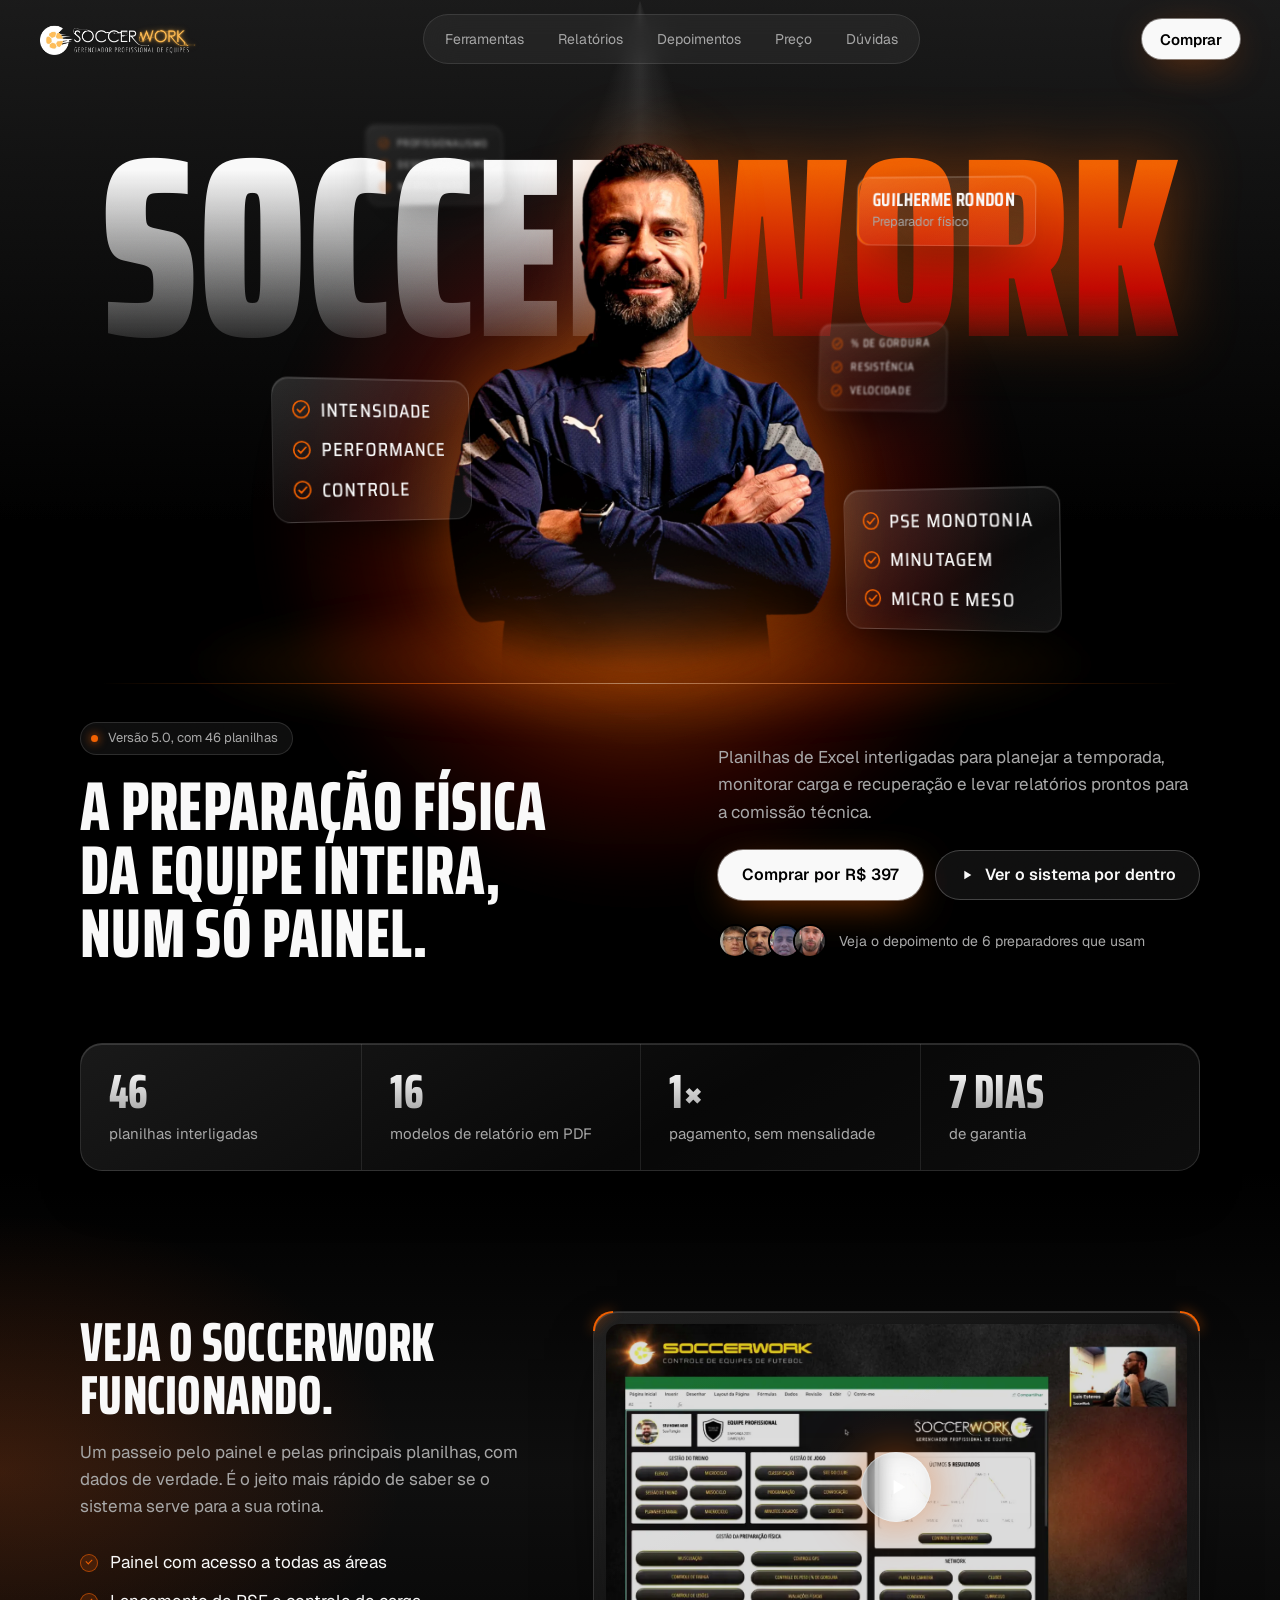
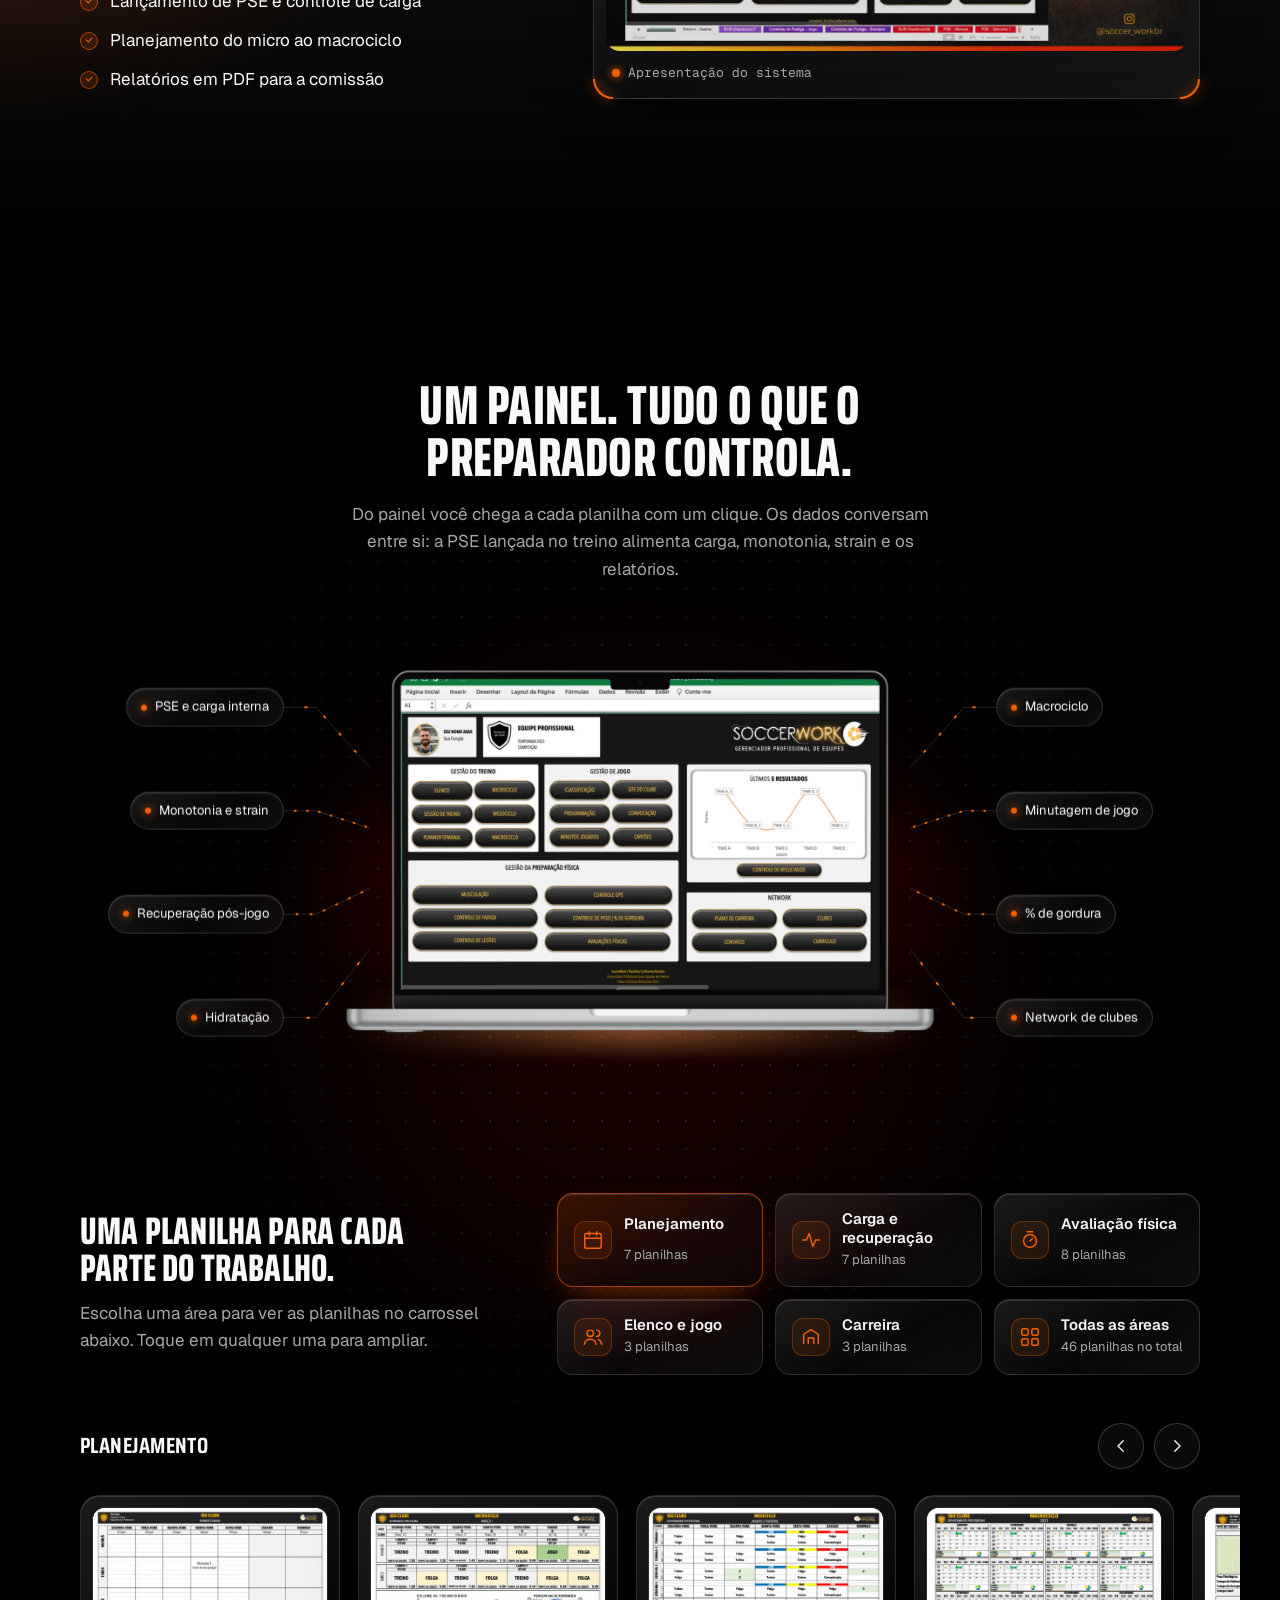
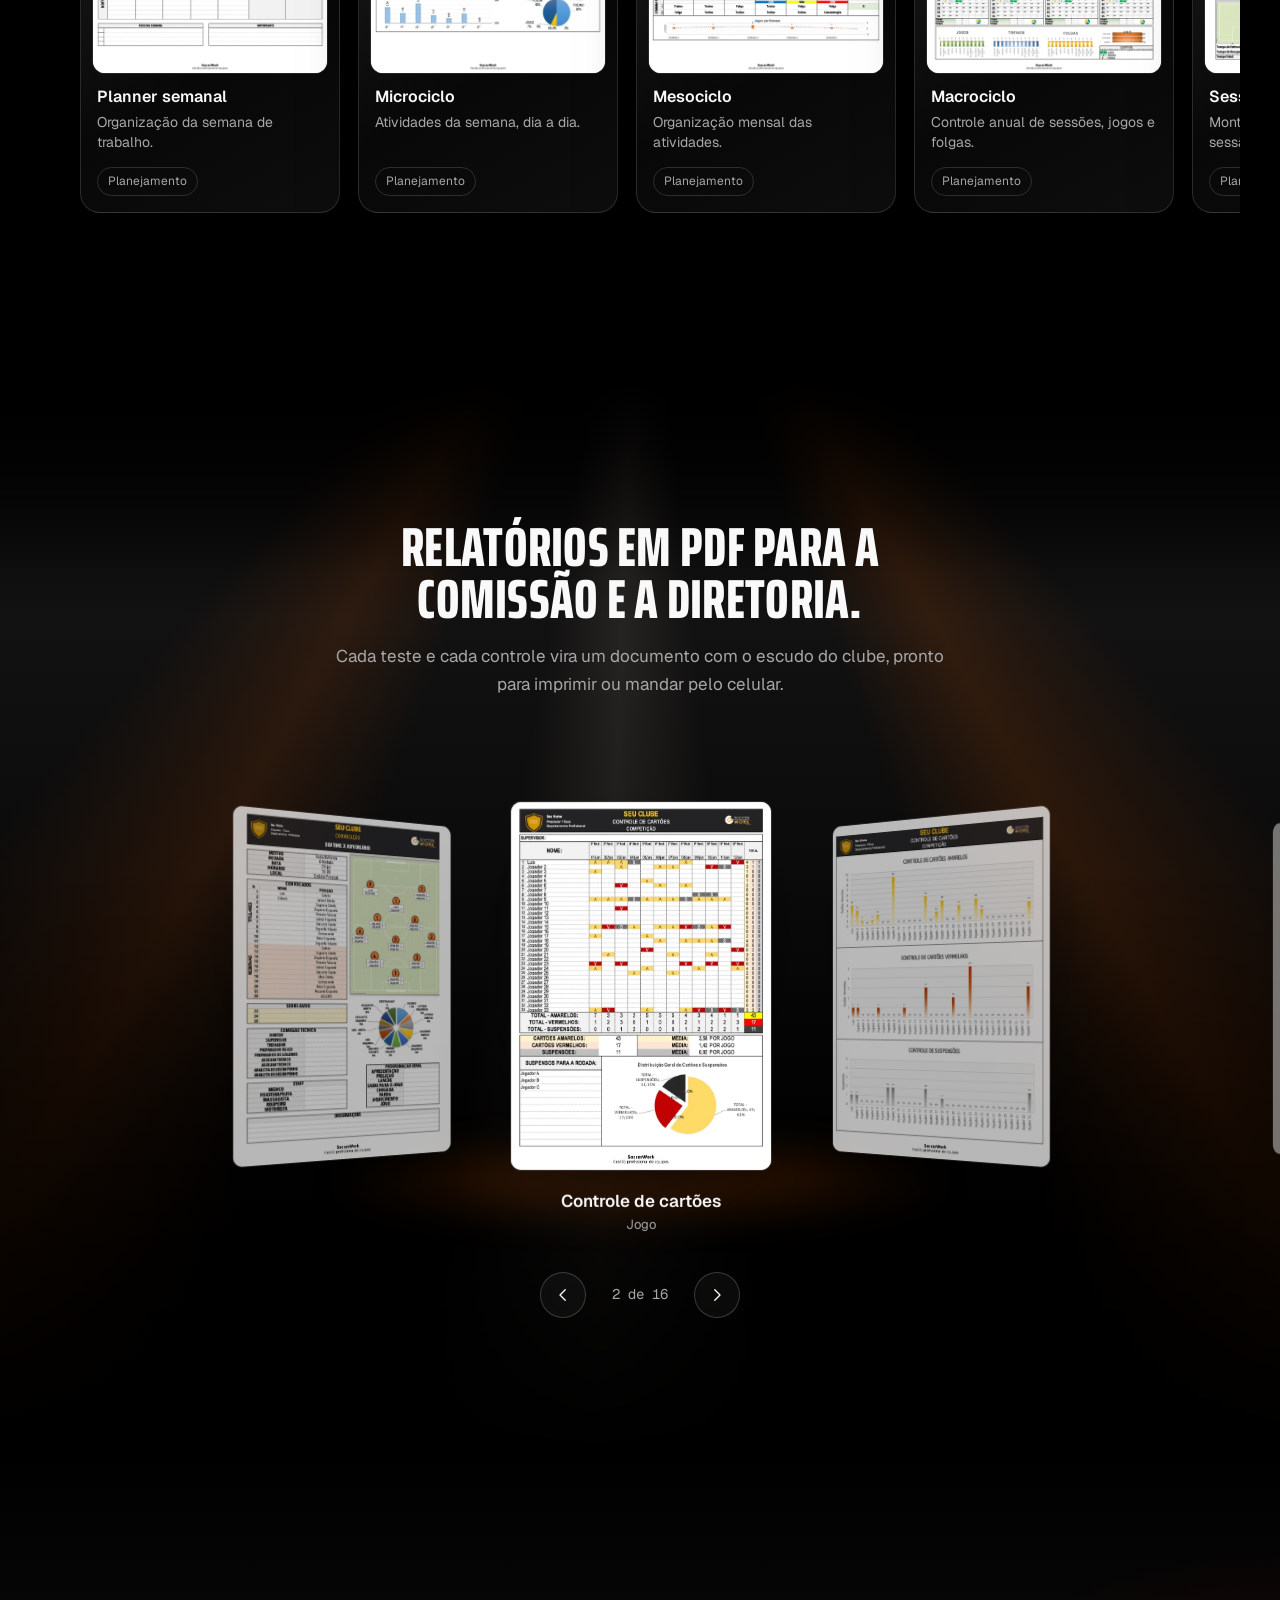
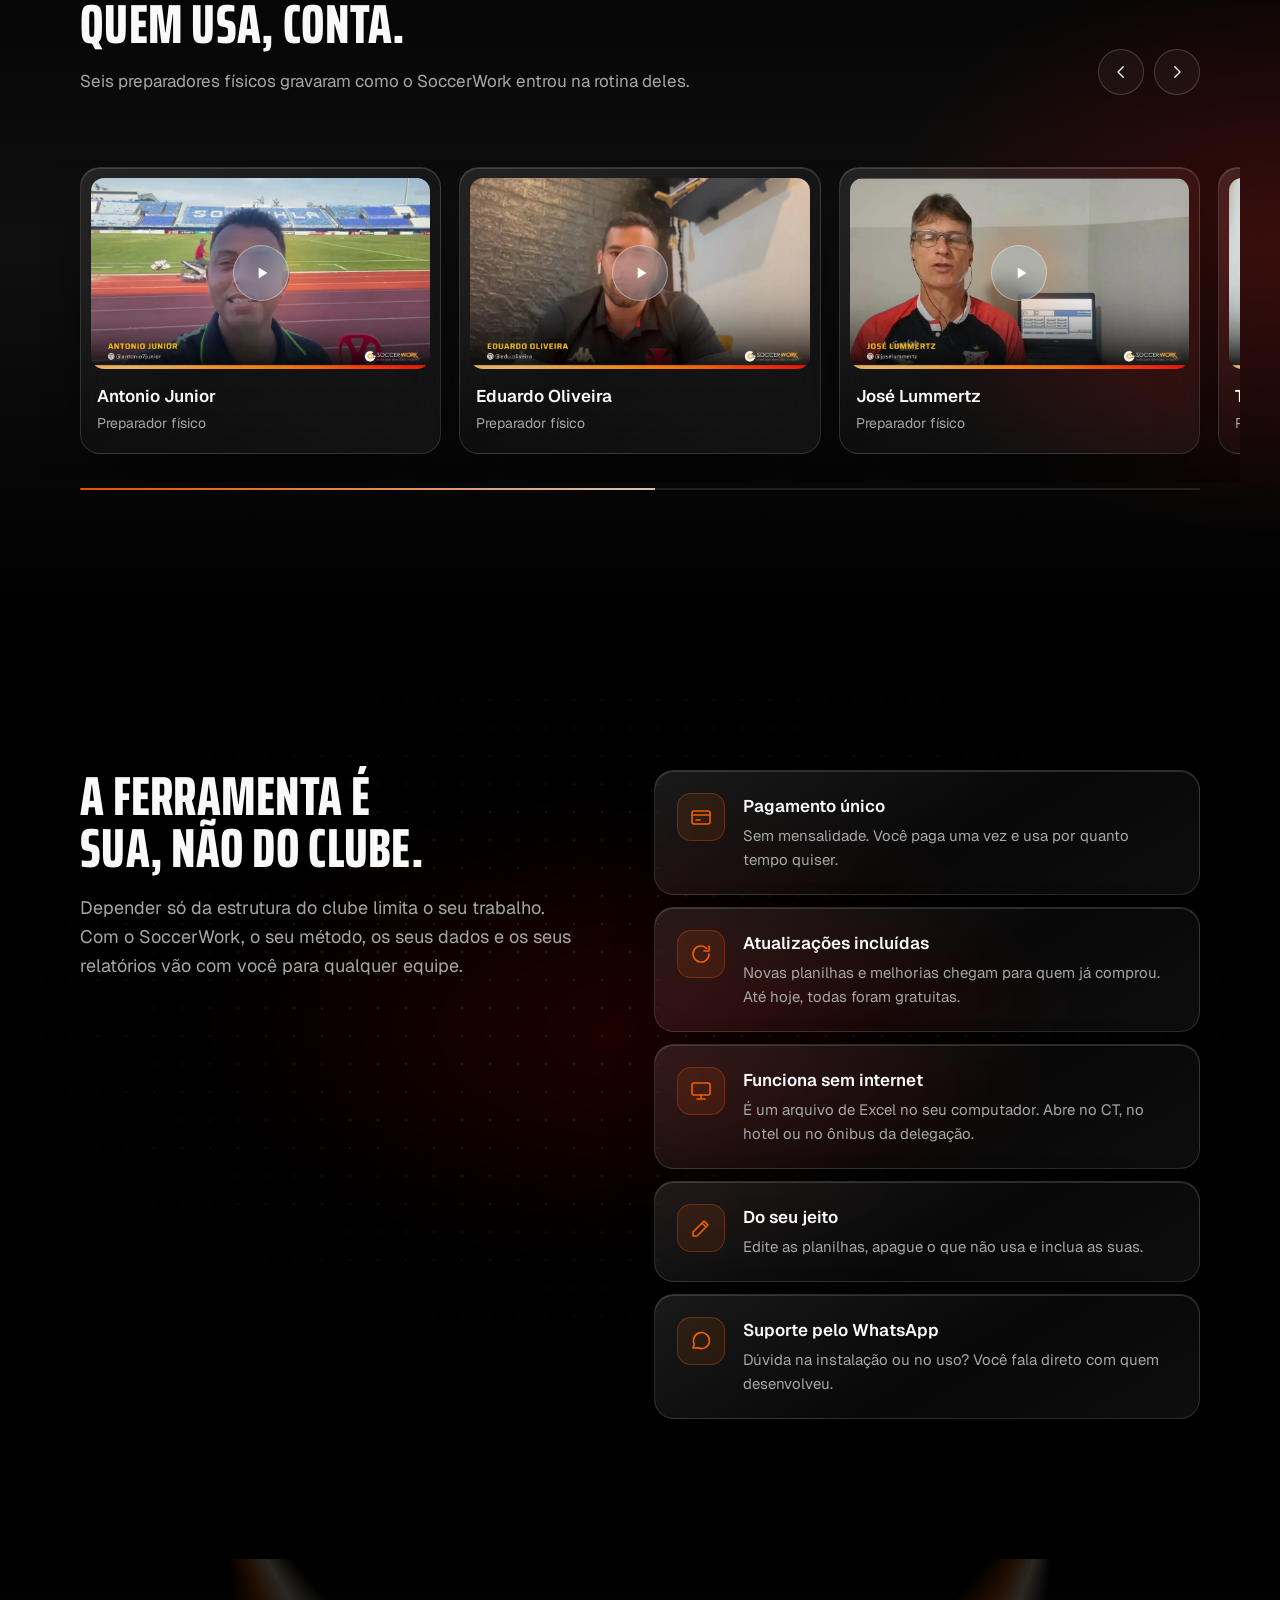
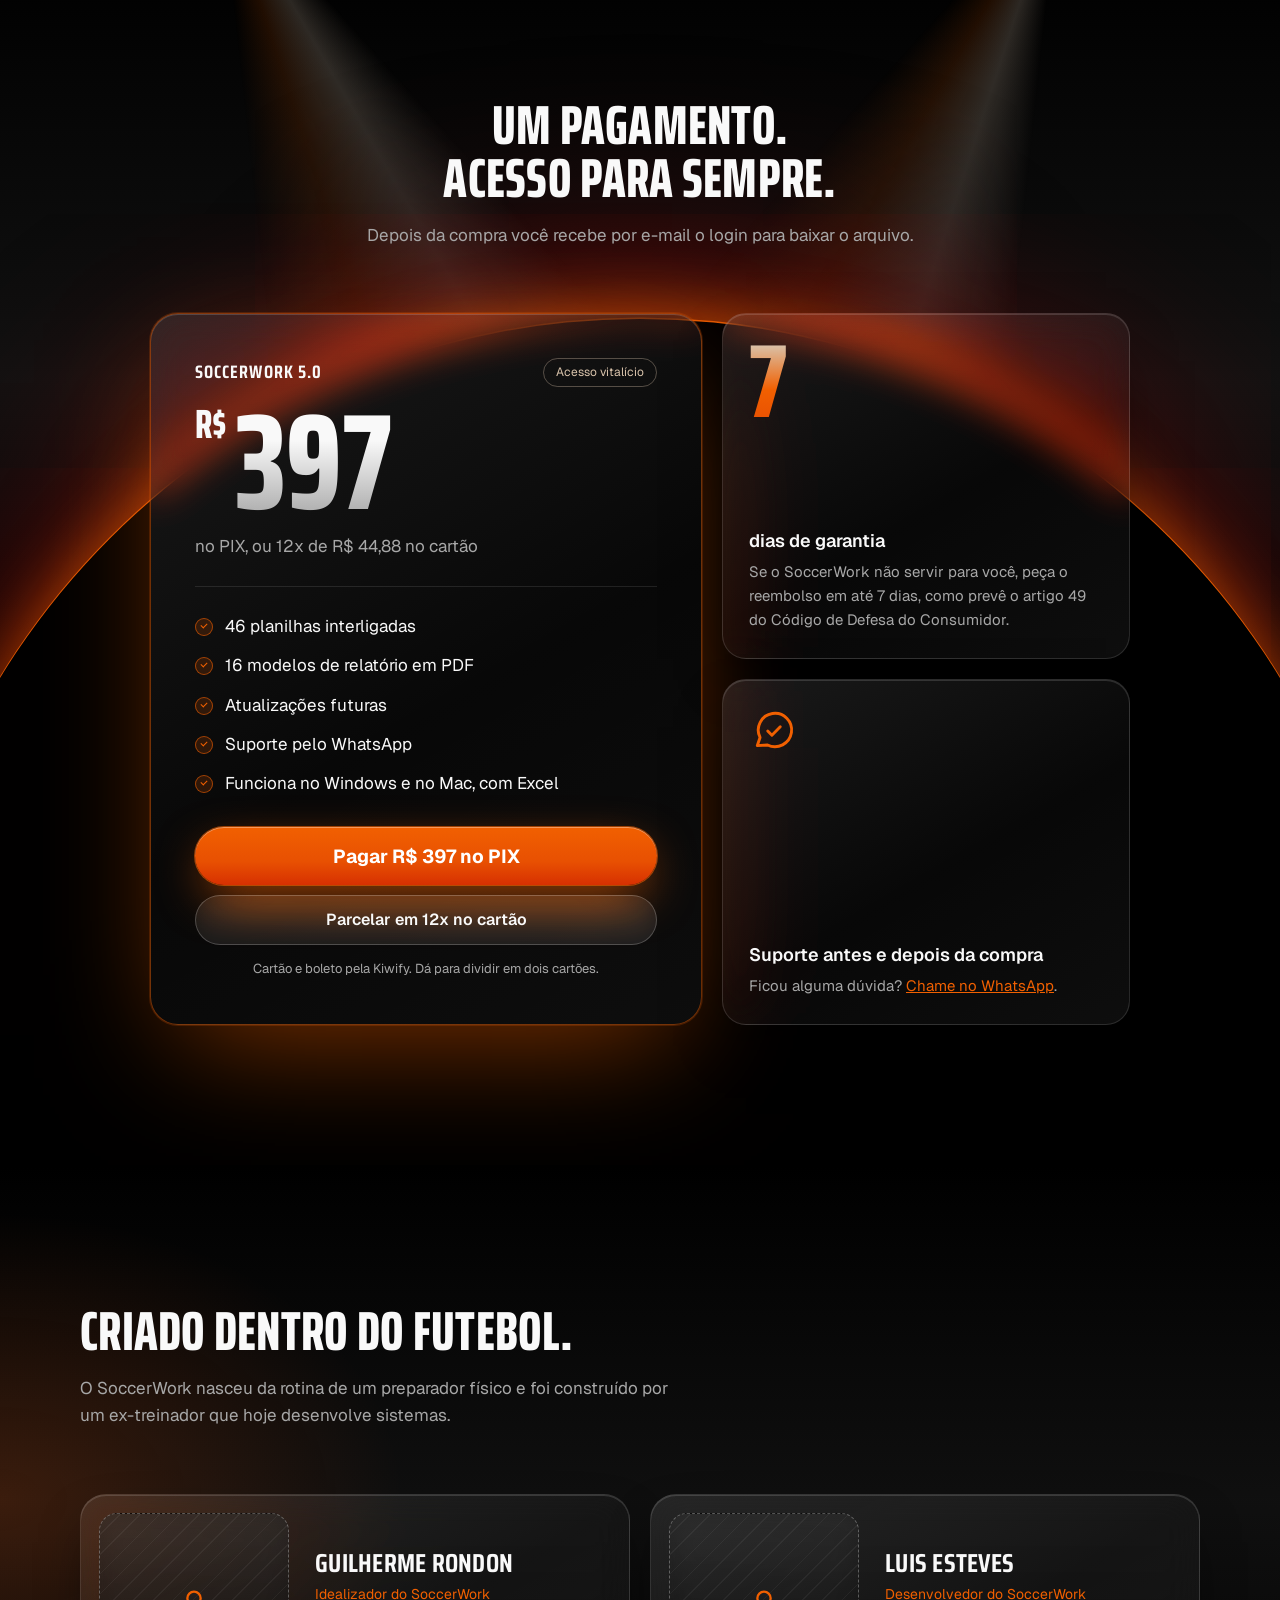
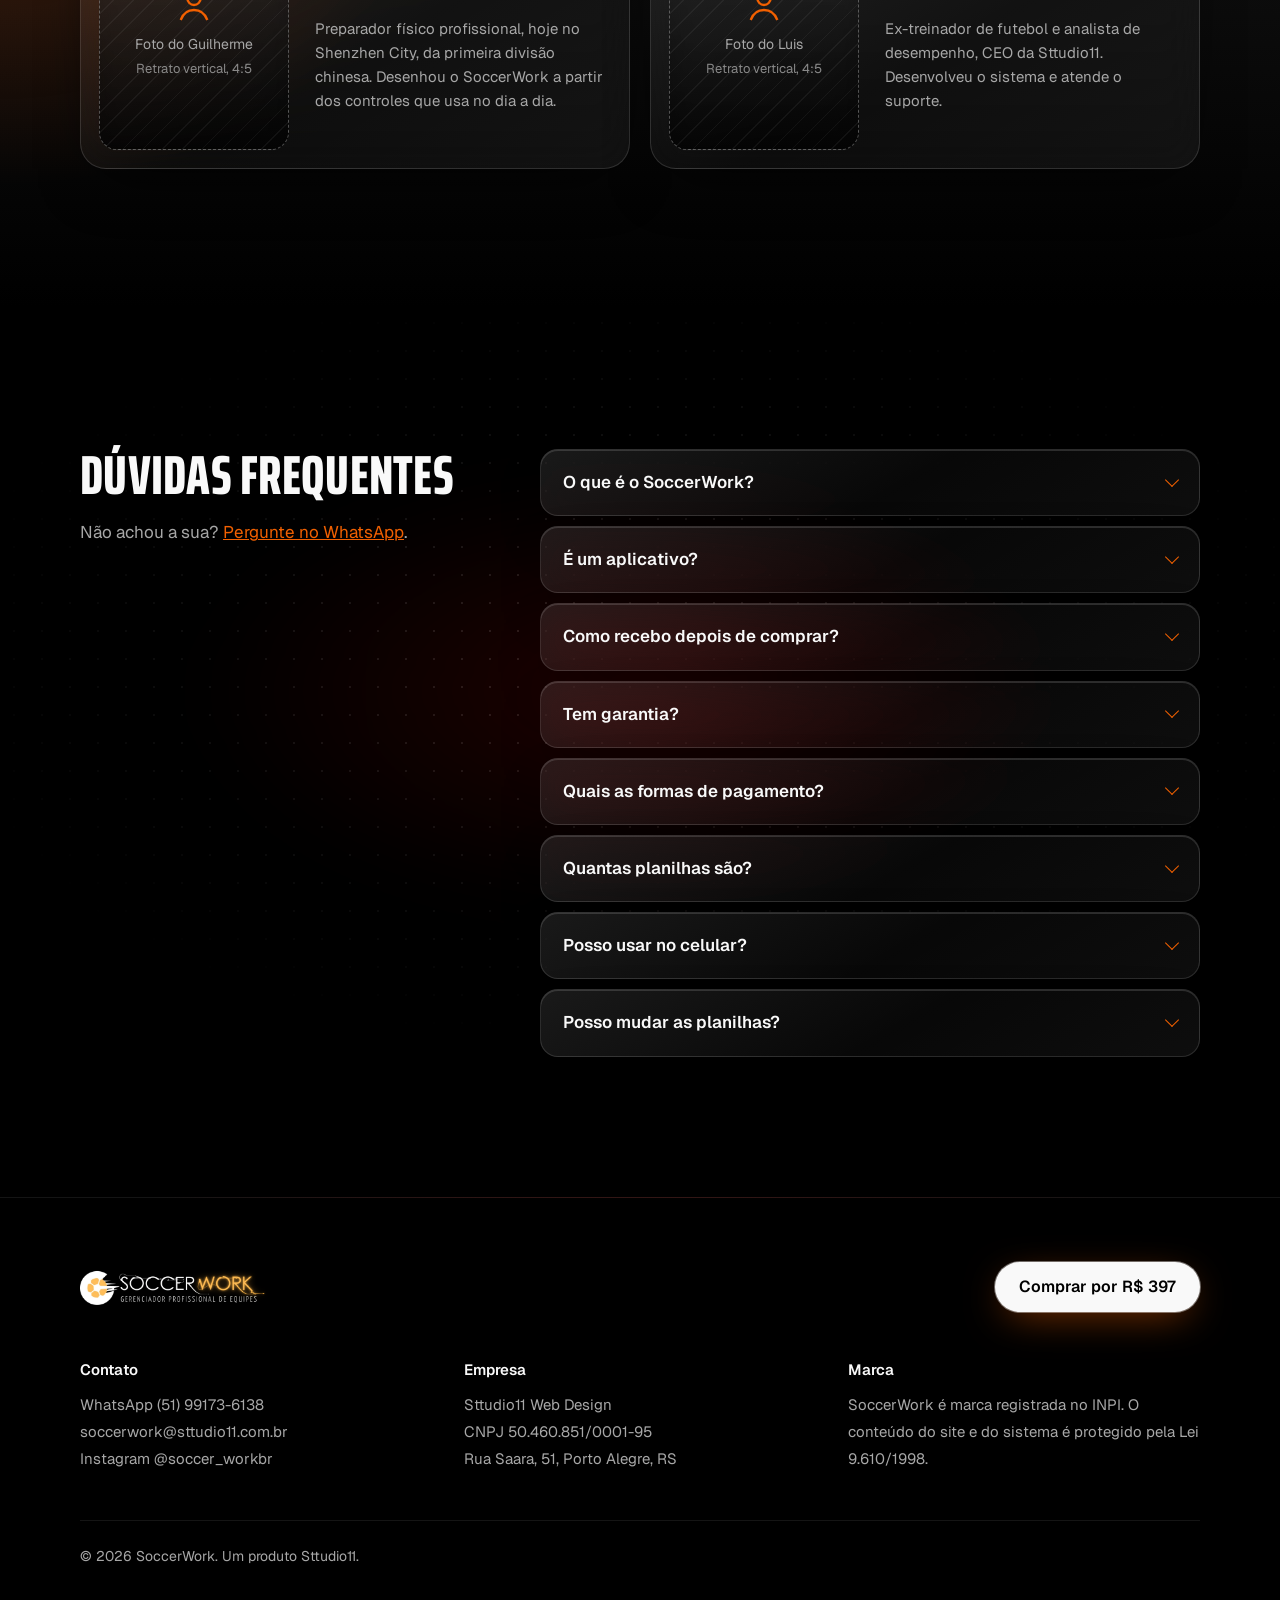
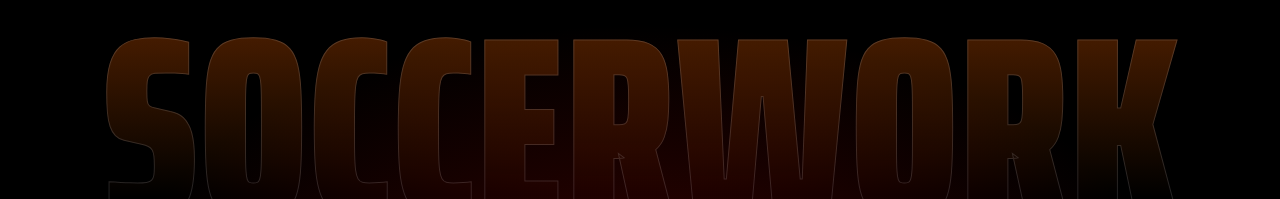
==== escuro.html @ a07ce84a "Versão clara com vidro como página principal A versão escura fica em escuro.html. Página do PIX no e" ====
<!doctype html>
<html lang="pt-BR">
<head>
<meta charset="utf-8">
<meta name="viewport" content="width=device-width, initial-scale=1">
<title>SoccerWork | Gestão da preparação física no Excel</title>
<meta name="description" content="46 planilhas de Excel interligadas para o preparador físico de futebol planejar a temporada, monitorar carga e recuperação e gerar relatórios em PDF.">
<meta property="og:title" content="SoccerWork | Gestão da preparação física no Excel">
<meta property="og:description" content="46 planilhas interligadas para planejar a temporada, monitorar carga e gerar relatórios em PDF.">
<meta property="og:image" content="img/og.jpg">
<meta property="og:type" content="website">
<meta name="theme-color" content="#000000">
<link rel="icon" href="img/icone.png">
<link rel="preconnect" href="https://fonts.googleapis.com">
<link rel="preconnect" href="https://fonts.gstatic.com" crossorigin>
<link href="https://fonts.googleapis.com/css2?family=Geist:wght@300..700&family=Geist+Mono:wght@400..600&family=Saira:wdth,wght@50..125,100..900&display=swap" rel="stylesheet">
<link rel="stylesheet" href="css/site.css?v=202609301930">
</head>
<body>

<a class="pular" href="#conteudo">Pular para o conteúdo</a>

<header class="topo" id="topo">
  <a class="topo-logo" href="#inicio" aria-label="SoccerWork, início">
    <img src="img/logo.webp" alt="SoccerWork" width="600" height="118">
  </a>
  <nav class="topo-nav" aria-label="Seções">
    <a href="#ferramentas">Ferramentas</a>
    <a href="#relatorios">Relatórios</a>
    <a href="#depoimentos">Depoimentos</a>
    <a href="#preco">Preço</a>
    <a href="#duvidas">Dúvidas</a>
  </nav>
  <a class="botao botao-p" href="#preco">Comprar</a>
</header>

<main id="conteudo">

  <!-- ================= HERO ================= -->
  <section class="hero" id="inicio">
    <div class="hero-luz" aria-hidden="true"><span class="luz-cone"></span><span class="luz-sol"></span></div>

    <div class="palco" id="palco">
      <p class="marca-gigante" aria-hidden="true" data-texto="SOCCERWORK"><span class="m-soccer"><span style="--i:0">S</span><span style="--i:1">O</span><span style="--i:2">C</span><span style="--i:3">C</span><span style="--i:4">E</span><span style="--i:5">R</span></span><span class="m-work"><span style="--i:6">W</span><span style="--i:7">O</span><span style="--i:8">R</span><span style="--i:9">K</span></span></p>

      <img class="especialista" src="img/especialista.webp" alt="Guilherme Rondon, preparador físico e idealizador do SoccerWork" width="900" height="1270" fetchpriority="high">

      <div class="flutuantes" aria-hidden="true">
        <div class="flut longe mais-longe" style="--l:27%;--t:7%;--ry:18deg;--rx:6deg;--prof:.3;--s:.8;--e:1.5s;--dur:9s">
          <ul class="vidro rotulo"><li><svg viewBox="0 0 24 24"><circle cx="12" cy="12" r="9"/><path d="M8 12.5l2.7 2.7L16.5 9"/></svg>Profissionalismo</li><li><svg viewBox="0 0 24 24"><circle cx="12" cy="12" r="9"/><path d="M8 12.5l2.7 2.7L16.5 9"/></svg>Desenvolvimento</li><li><svg viewBox="0 0 24 24"><circle cx="12" cy="12" r="9"/><path d="M8 12.5l2.7 2.7L16.5 9"/></svg>Mentalidade</li></ul>
        </div>
        <div class="flut frente c-esq" style="--l:21%;--t:50%;--ry:20deg;--rx:4deg;--prof:1.2;--e:1.2s;--dur:7s">
          <ul class="vidro rotulo grande"><li><svg viewBox="0 0 24 24"><circle cx="12" cy="12" r="9"/><path d="M8 12.5l2.7 2.7L16.5 9"/></svg>Intensidade</li><li><svg viewBox="0 0 24 24"><circle cx="12" cy="12" r="9"/><path d="M8 12.5l2.7 2.7L16.5 9"/></svg>Performance</li><li><svg viewBox="0 0 24 24"><circle cx="12" cy="12" r="9"/><path d="M8 12.5l2.7 2.7L16.5 9"/></svg>Controle</li></ul>
        </div>
        <div class="flut meio" style="--r:19%;--t:17%;--ry:-14deg;--rx:3deg;--prof:.7;--e:1.35s;--dur:8s">
          <div class="vidro nome-tag"><strong>Guilherme Rondon</strong><span>Preparador físico</span></div>
        </div>
        <div class="flut longe" style="--r:25%;--t:40%;--ry:-22deg;--rx:3deg;--prof:.45;--s:.88;--e:1.45s;--dur:8.6s">
          <ul class="vidro rotulo"><li><svg viewBox="0 0 24 24"><circle cx="12" cy="12" r="9"/><path d="M8 12.5l2.7 2.7L16.5 9"/></svg>% de gordura</li><li><svg viewBox="0 0 24 24"><circle cx="12" cy="12" r="9"/><path d="M8 12.5l2.7 2.7L16.5 9"/></svg>Resistência</li><li><svg viewBox="0 0 24 24"><circle cx="12" cy="12" r="9"/><path d="M8 12.5l2.7 2.7L16.5 9"/></svg>Velocidade</li></ul>
        </div>
        <div class="flut frente c-dir" style="--r:17%;--t:68%;--ry:-18deg;--rx:-4deg;--prof:1.25;--e:1.6s;--dur:6.8s">
          <ul class="vidro rotulo grande"><li><svg viewBox="0 0 24 24"><circle cx="12" cy="12" r="9"/><path d="M8 12.5l2.7 2.7L16.5 9"/></svg>PSE Monotonia</li><li><svg viewBox="0 0 24 24"><circle cx="12" cy="12" r="9"/><path d="M8 12.5l2.7 2.7L16.5 9"/></svg>Minutagem</li><li><svg viewBox="0 0 24 24"><circle cx="12" cy="12" r="9"/><path d="M8 12.5l2.7 2.7L16.5 9"/></svg>Micro e meso</li></ul>
        </div>
      </div>
    </div>

    <div class="hero-base">
      <div class="hero-titulo">
        <p class="selo"><span class="selo-ponto" aria-hidden="true"></span>Versão 5.0, com 46 planilhas</p>
        <h1>A preparação física da equipe inteira, num só painel.</h1>
      </div>
      <div class="hero-lado">
        <p>Planilhas de Excel interligadas para planejar a temporada, monitorar carga e recuperação e levar relatórios prontos para a comissão técnica.</p>
        <div class="acoes">
          <a class="botao" href="#preco">Comprar por R$ 397</a>
          <button class="botao botao-s" type="button" data-video="demo">
            <svg viewBox="0 0 24 24" aria-hidden="true"><path d="M8 5.5v13l10.5-6.5z"/></svg>
            Ver o sistema por dentro
          </button>
        </div>
        <a class="prova" href="#depoimentos">
          <span class="prova-rostos" aria-hidden="true">
            <img src="img/depoimentos/rosto-jose-lummertz.webp" alt="" width="160" height="160">
            <img src="img/depoimentos/rosto-mauro-mazoni.webp" alt="" width="160" height="160">
            <img src="img/depoimentos/rosto-antonio-junior.webp" alt="" width="160" height="160">
            <img src="img/depoimentos/rosto-eduardo-oliveira.webp" alt="" width="160" height="160">
          </span>
          <span>Veja o depoimento de 6 preparadores que usam</span>
        </a>
      </div>
    </div>
  </section>

  <!-- ================= FATOS ================= -->
  <section class="fatos" aria-label="Resumo">
    <dl class="vidro">
      <div><dt><span data-contar="46">46</span></dt><dd>planilhas interligadas</dd></div>
      <div><dt><span data-contar="16">16</span></dt><dd>modelos de relatório em PDF</dd></div>
      <div><dt>1×</dt><dd>pagamento, sem mensalidade</dd></div>
      <div><dt><span data-contar="7">7</span> dias</dt><dd>de garantia</dd></div>
    </dl>
  </section>

  <!-- ================= VÍDEO ================= -->
  <section class="bloco atm-luz-e" id="video">
    <div class="miolo video">
      <div class="video-texto">
        <h2>Veja o SoccerWork funcionando.</h2>
        <p>Um passeio pelo painel e pelas principais planilhas, com dados de verdade. É o jeito mais rápido de saber se o sistema serve para a sua rotina.</p>
        <ul class="checks">
          <li>Painel com acesso a todas as áreas</li>
          <li>Lançamento de PSE e controle de carga</li>
          <li>Planejamento do micro ao macrociclo</li>
          <li>Relatórios em PDF para a comissão</li>
        </ul>
      </div>
      <div class="video-moldura vidro">
        <span class="canto c1"></span><span class="canto c2"></span><span class="canto c3"></span><span class="canto c4"></span>
        <button class="video-capa" type="button" data-video="demo" aria-label="Assistir ao vídeo de apresentação">
          <img src="img/video-capa.webp" alt="" width="1280" height="720" loading="lazy">
          <span class="play" aria-hidden="true"><svg viewBox="0 0 24 24"><path d="M8 5.5v13l10.5-6.5z"/></svg></span>
        </button>
        <p class="video-legenda"><span class="rec" aria-hidden="true"></span>Apresentação do sistema</p>
      </div>
    </div>
  </section>

  <!-- ================= FERRAMENTAS ================= -->
  <section class="bloco atm-grade" id="ferramentas">
    <div class="miolo">
      <div class="cabeca cabeca-centro">
        <h2>Um painel. Tudo o que o preparador controla.</h2>
        <p>Do painel você chega a cada planilha com um clique. Os dados conversam entre si: a PSE lançada no treino alimenta carga, monotonia, strain e os relatórios.</p>
      </div>

      <div class="orbita">
        <svg class="orbita-fios" viewBox="0 0 100 100" preserveAspectRatio="none" aria-hidden="true">
          <g class="fios">
            <path d="M17 14H20L25 28"/><path d="M17 38H20L25 42"/><path d="M17 62H20L25 56"/><path d="M17 86H20L25 70"/>
            <path d="M83 14H80L75 28"/><path d="M83 38H80L75 42"/><path d="M83 62H80L75 56"/><path d="M83 86H80L75 70"/>
          </g>
          <g class="pulsos">
            <path pathLength="100" d="M17 14H20L25 28" style="--d:0s"/><path pathLength="100" d="M83 38H80L75 42" style="--d:.8s"/><path pathLength="100" d="M17 62H20L25 56" style="--d:1.6s"/><path pathLength="100" d="M83 86H80L75 70" style="--d:2.4s"/>
            <path pathLength="100" d="M83 14H80L75 28" style="--d:3.2s"/><path pathLength="100" d="M17 86H20L25 70" style="--d:4s"/><path pathLength="100" d="M83 62H80L75 56" style="--d:4.8s"/><path pathLength="100" d="M17 38H20L25 42" style="--d:5.6s"/>
          </g>
        </svg>
        <ul class="orbita-tags" aria-label="Algumas áreas do sistema">
          <li class="vidro e" style="--y:14%">PSE e carga interna</li>
          <li class="vidro e" style="--y:38%">Monotonia e strain</li>
          <li class="vidro e" style="--y:62%">Recuperação pós-jogo</li>
          <li class="vidro e" style="--y:86%">Hidratação</li>
          <li class="vidro d" style="--y:14%">Macrociclo</li>
          <li class="vidro d" style="--y:38%">Minutagem de jogo</li>
          <li class="vidro d" style="--y:62%">% de gordura</li>
          <li class="vidro d" style="--y:86%">Network de clubes</li>
        </ul>
        <img class="orbita-painel" src="img/painel.webp" alt="Painel do SoccerWork aberto no Excel, num notebook" width="1400" height="990" loading="lazy">
      </div>

      <div class="categorias">
        <div class="cat-texto">
          <h3 class="titulo-medio">Uma planilha para cada parte do trabalho.</h3>
          <p>Escolha uma área para ver as planilhas no carrossel abaixo. Toque em qualquer uma para ampliar.</p>
        </div>
        <div class="cat-grade" role="group" aria-label="Filtrar planilhas por área">
          <button class="cat vidro" type="button" data-filtro="planejamento" data-luz aria-pressed="true">
            <svg viewBox="0 0 24 24" aria-hidden="true"><rect x="3" y="5" width="18" height="16" rx="2"/><path d="M3 10h18M8 3v4M16 3v4"/></svg>
            <strong>Planejamento</strong><span>7 planilhas</span>
          </button>
          <button class="cat vidro" type="button" data-filtro="carga" data-luz aria-pressed="false">
            <svg viewBox="0 0 24 24" aria-hidden="true"><path d="M3 12h4l3-7 4 14 3-7h4"/></svg>
            <strong>Carga e recuperação</strong><span>7 planilhas</span>
          </button>
          <button class="cat vidro" type="button" data-filtro="avaliacao" data-luz aria-pressed="false">
            <svg viewBox="0 0 24 24" aria-hidden="true"><circle cx="12" cy="13" r="7"/><path d="M12 13l3-3M9 3h6"/></svg>
            <strong>Avaliação física</strong><span>8 planilhas</span>
          </button>
          <button class="cat vidro" type="button" data-filtro="elenco" data-luz aria-pressed="false">
            <svg viewBox="0 0 24 24" aria-hidden="true"><circle cx="9" cy="8" r="3.5"/><path d="M2.5 20c.8-3.5 3.3-5.5 6.5-5.5s5.7 2 6.5 5.5M16 4.5a3.5 3.5 0 0 1 0 7M18 14.8c1.9.7 3.1 2.4 3.5 5.2"/></svg>
            <strong>Elenco e jogo</strong><span>3 planilhas</span>
          </button>
          <button class="cat vidro" type="button" data-filtro="carreira" data-luz aria-pressed="false">
            <svg viewBox="0 0 24 24" aria-hidden="true"><path d="M4 19V9l8-5 8 5v10M9 19v-6h6v6"/></svg>
            <strong>Carreira</strong><span>3 planilhas</span>
          </button>
          <button class="cat vidro" type="button" data-filtro="todas" data-luz aria-pressed="false">
            <svg viewBox="0 0 24 24" aria-hidden="true"><rect x="3" y="3" width="7" height="7" rx="1.5"/><rect x="14" y="3" width="7" height="7" rx="1.5"/><rect x="3" y="14" width="7" height="7" rx="1.5"/><rect x="14" y="14" width="7" height="7" rx="1.5"/></svg>
            <strong>Todas as áreas</strong><span>46 planilhas no total</span>
          </button>
        </div>
      </div>

      <div class="carrossel-topo">
        <p class="carrossel-nome" id="nome-filtro" aria-live="polite">Planejamento</p>
        <div class="setas">
          <button type="button" data-rolar="ferr" data-dir="-1" aria-label="Planilhas anteriores"><svg viewBox="0 0 24 24" aria-hidden="true"><path d="M15 5l-7 7 7 7"/></svg></button>
          <button type="button" data-rolar="ferr" data-dir="1" aria-label="Próximas planilhas"><svg viewBox="0 0 24 24" aria-hidden="true"><path d="M9 5l7 7-7 7"/></svg></button>
        </div>
      </div>
      <ul class="carrossel" id="ferr" aria-label="Planilhas">
        <li data-cat="planejamento"><button type="button" class="card-ferr vidro" data-luz><span class="thumb"><img src="img/ferramentas/f11-planner-semanal.webp" alt="" loading="lazy" width="1000" height="707"></span><strong>Planner semanal</strong><span class="desc">Organização da semana de trabalho.</span><span class="chip">Planejamento</span></button></li>
        <li data-cat="planejamento"><button type="button" class="card-ferr vidro" data-luz><span class="thumb"><img src="img/ferramentas/f12-microciclo.webp" alt="" loading="lazy" width="1000" height="707"></span><strong>Microciclo</strong><span class="desc">Atividades da semana, dia a dia.</span><span class="chip">Planejamento</span></button></li>
        <li data-cat="planejamento"><button type="button" class="card-ferr vidro" data-luz><span class="thumb"><img src="img/ferramentas/f13-mesociclo.webp" alt="" loading="lazy" width="1000" height="707"></span><strong>Mesociclo</strong><span class="desc">Organização mensal das atividades.</span><span class="chip">Planejamento</span></button></li>
        <li data-cat="planejamento"><button type="button" class="card-ferr vidro" data-luz><span class="thumb"><img src="img/ferramentas/f14-macrociclo.webp" alt="" loading="lazy" width="1000" height="707"></span><strong>Macrociclo</strong><span class="desc">Controle anual de sessões, jogos e folgas.</span><span class="chip">Planejamento</span></button></li>
        <li data-cat="planejamento"><button type="button" class="card-ferr vidro" data-luz><span class="thumb"><img src="img/ferramentas/f24-sessao-treino.webp" alt="" loading="lazy" width="1000" height="707"></span><strong>Sessão de treino</strong><span class="desc">Montagem e controle de cada sessão.</span><span class="chip">Planejamento</span></button></li>
        <li data-cat="planejamento"><button type="button" class="card-ferr vidro" data-luz><span class="thumb"><img src="img/ferramentas/f22-atividades-1.webp" alt="" loading="lazy" width="1000" height="707"></span><strong>Atividades específicas</strong><span class="desc">Controle por dimensão: física, técnica, tática ou outra.</span><span class="chip">Planejamento</span></button></li>
        <li data-cat="planejamento"><button type="button" class="card-ferr vidro" data-luz><span class="thumb"><img src="img/ferramentas/f23-atividades-2.webp" alt="" loading="lazy" width="1000" height="707"></span><strong>Atividades: gráfico</strong><span class="desc">Visão geral das atividades controladas.</span><span class="chip">Planejamento</span></button></li>

        <li data-cat="carga"><button type="button" class="card-ferr vidro" data-luz><span class="thumb"><img src="img/ferramentas/f07-pse-geral.webp" alt="" loading="lazy" width="1000" height="707"></span><strong>Controle geral de PSE</strong><span class="desc">Carga interna, monotonia e strain por semana.</span><span class="chip">Carga e recuperação</span></button></li>
        <li data-cat="carga"><button type="button" class="card-ferr vidro" data-luz><span class="thumb"><img src="img/ferramentas/f08-pse-metricas.webp" alt="" loading="lazy" width="1000" height="707"></span><strong>Métricas de PSE</strong><span class="desc">Resumo de carga, volume e elenco.</span><span class="chip">Carga e recuperação</span></button></li>
        <li data-cat="carga"><button type="button" class="card-ferr vidro" data-luz><span class="thumb"><img src="img/ferramentas/f04-recuperacao-pos-jogo.webp" alt="" loading="lazy" width="1000" height="707"></span><strong>Recuperação pós-jogo</strong><span class="desc">Sono, intensidade, estresse e dor muscular.</span><span class="chip">Carga e recuperação</span></button></li>
        <li data-cat="carga"><button type="button" class="card-ferr vidro" data-luz><span class="thumb"><img src="img/ferramentas/f05-recuperacao-pos-treino-1.webp" alt="" loading="lazy" width="1000" height="707"></span><strong>Recuperação pós-treino</strong><span class="desc">Avaliação subjetiva após cada treino.</span><span class="chip">Carga e recuperação</span></button></li>
        <li data-cat="carga"><button type="button" class="card-ferr vidro" data-luz><span class="thumb"><img src="img/ferramentas/f06-recuperacao-pos-treino-2.webp" alt="" loading="lazy" width="1000" height="707"></span><strong>Recuperação: gráficos</strong><span class="desc">A evolução do elenco ao longo das semanas.</span><span class="chip">Carga e recuperação</span></button></li>
        <li data-cat="carga"><button type="button" class="card-ferr vidro" data-luz><span class="thumb"><img src="img/ferramentas/f09-lesoes.webp" alt="" loading="lazy" width="1000" height="707"></span><strong>Lesões e recuperação</strong><span class="desc">Local da lesão e acompanhamento do retorno.</span><span class="chip">Carga e recuperação</span></button></li>
        <li data-cat="carga"><button type="button" class="card-ferr vidro" data-luz><span class="thumb"><img src="img/ferramentas/f10-hidratacao.webp" alt="" loading="lazy" width="1000" height="707"></span><strong>Hidratação</strong><span class="desc">Controle geral de hidratação.</span><span class="chip">Carga e recuperação</span></button></li>

        <li data-cat="avaliacao"><button type="button" class="card-ferr vidro" data-luz><span class="thumb"><img src="img/ferramentas/f16-massa-gordura.webp" alt="" loading="lazy" width="1000" height="707"></span><strong>Massa muscular e % de gordura</strong><span class="desc">Protocolo de 4 dobras.</span><span class="chip">Avaliação física</span></button></li>
        <li data-cat="avaliacao"><button type="button" class="card-ferr vidro" data-luz><span class="thumb"><img src="img/ferramentas/f17-comparativo-1.webp" alt="" loading="lazy" width="1000" height="707"></span><strong>Comparativo trimestral</strong><span class="desc">Massa, peso e % de gordura em 3 meses.</span><span class="chip">Avaliação física</span></button></li>
        <li data-cat="avaliacao"><button type="button" class="card-ferr vidro" data-luz><span class="thumb"><img src="img/ferramentas/f18-comparativo-2.webp" alt="" loading="lazy" width="1000" height="707"></span><strong>Comparativo: gráficos</strong><span class="desc">A mesma evolução, jogador por jogador.</span><span class="chip">Avaliação física</span></button></li>
        <li data-cat="avaliacao"><button type="button" class="card-ferr vidro" data-luz><span class="thumb"><img src="img/ferramentas/f19-peso-mensal.webp" alt="" loading="lazy" width="1000" height="707"></span><strong>Peso mensal</strong><span class="desc">Evolução do peso de cada jogador no mês.</span><span class="chip">Avaliação física</span></button></li>
        <li data-cat="avaliacao"><button type="button" class="card-ferr vidro" data-luz><span class="thumb"><img src="img/ferramentas/f20-peso-semanal.webp" alt="" loading="lazy" width="1000" height="707"></span><strong>Peso semanal</strong><span class="desc">Peso antes e depois do treino.</span><span class="chip">Avaliação física</span></button></li>
        <li data-cat="avaliacao"><button type="button" class="card-ferr vidro" data-luz><span class="thumb"><img src="img/ferramentas/f21-peso-diario.webp" alt="" loading="lazy" width="1000" height="707"></span><strong>Peso diário</strong><span class="desc">Antes e depois do treino, em dois turnos.</span><span class="chip">Avaliação física</span></button></li>
        <li data-cat="avaliacao"><button type="button" class="card-ferr vidro" data-luz><span class="thumb"><img src="img/ferramentas/f25-salto-vertical-1.webp" alt="" loading="lazy" width="1000" height="707"></span><strong>Salto vertical</strong><span class="desc">Aplicação e registro do teste.</span><span class="chip">Avaliação física</span></button></li>
        <li data-cat="avaliacao"><button type="button" class="card-ferr vidro" data-luz><span class="thumb"><img src="img/ferramentas/f26-salto-vertical-2.webp" alt="" loading="lazy" width="1000" height="707"></span><strong>Salto vertical: gráficos</strong><span class="desc">Comparativo dos saltos do elenco.</span><span class="chip">Avaliação física</span></button></li>

        <li data-cat="elenco"><button type="button" class="card-ferr vidro" data-luz><span class="thumb"><img src="img/ferramentas/f02-gestao-elenco.webp" alt="" loading="lazy" width="1000" height="707"></span><strong>Gestão de elenco</strong><span class="desc">Dados de cada jogador e campograma de posições.</span><span class="chip">Elenco e jogo</span></button></li>
        <li data-cat="elenco"><button type="button" class="card-ferr vidro" data-luz><span class="thumb"><img src="img/ferramentas/f03-controle-posicoes.webp" alt="" loading="lazy" width="1000" height="707"></span><strong>Controle de posições</strong><span class="desc">Todas as posições do elenco num só quadro.</span><span class="chip">Elenco e jogo</span></button></li>
        <li data-cat="elenco"><button type="button" class="card-ferr vidro" data-luz><span class="thumb"><img src="img/ferramentas/f15-minutagem-jogo.webp" alt="" loading="lazy" width="1000" height="707"></span><strong>Minutagem de jogo</strong><span class="desc">Minutos jogados, jogador por jogador.</span><span class="chip">Elenco e jogo</span></button></li>

        <li data-cat="carreira"><button type="button" class="card-ferr vidro" data-luz><span class="thumb"><img src="img/ferramentas/f27-carreira.webp" alt="" loading="lazy" width="1000" height="707"></span><strong>Planejamento de carreira</strong><span class="desc">Metas e ações para a sua evolução profissional.</span><span class="chip">Carreira</span></button></li>
        <li data-cat="carreira"><button type="button" class="card-ferr vidro" data-luz><span class="thumb"><img src="img/ferramentas/f28-network-profissionais.webp" alt="" loading="lazy" width="1000" height="707"></span><strong>Network de profissionais</strong><span class="desc">Cadastro dos contatos que você faz no futebol.</span><span class="chip">Carreira</span></button></li>
        <li data-cat="carreira"><button type="button" class="card-ferr vidro" data-luz><span class="thumb"><img src="img/ferramentas/f29-network-clubes.webp" alt="" loading="lazy" width="1000" height="707"></span><strong>Network de clubes</strong><span class="desc">Cadastro de clubes e oportunidades.</span><span class="chip">Carreira</span></button></li>
      </ul>
    </div>
  </section>

  <!-- ================= RELATÓRIOS ================= -->
  <section class="bloco atm-feixes" id="relatorios">
    <div class="miolo">
      <div class="cabeca cabeca-centro">
        <h2>Relatórios em PDF para a comissão e a diretoria.</h2>
        <p>Cada teste e cada controle vira um documento com o escudo do clube, pronto para imprimir ou mandar pelo celular.</p>
      </div>
    </div>
    <div class="coverflow">
      <ul class="cf-trilho" id="cf" aria-label="Modelos de relatório">
        <li><button type="button"><img src="img/relatorios/r01-convocacao.webp" alt="" loading="lazy" width="707" height="1000"></button><strong>Convocação</strong><span>Jogo</span></li>
        <li><button type="button"><img src="img/relatorios/r02-cartoes.webp" alt="" loading="lazy" width="707" height="1000"></button><strong>Controle de cartões</strong><span>Jogo</span></li>
        <li><button type="button"><img src="img/relatorios/r03-cartoes-grafico.webp" alt="" loading="lazy" width="707" height="1000"></button><strong>Cartões: gráficos</strong><span>Jogo</span></li>
        <li><button type="button"><img src="img/relatorios/r11-resultados.webp" alt="" loading="lazy" width="707" height="1000"></button><strong>Resultados</strong><span>Jogo</span></li>
        <li><button type="button"><img src="img/relatorios/r09-gps.webp" alt="" loading="lazy" width="707" height="1000"></button><strong>Controle de GPS</strong><span>Carga</span></li>
        <li><button type="button"><img src="img/relatorios/r13-pse-psr.webp" alt="" loading="lazy" width="707" height="1000"></button><strong>Coleta de PSE e PSR</strong><span>Carga</span></li>
        <li><button type="button"><img src="img/relatorios/r12-ck.webp" alt="" loading="lazy" width="707" height="1000"></button><strong>Controle de CK</strong><span>Carga</span></li>
        <li><button type="button"><img src="img/relatorios/r04-tcar.webp" alt="" loading="lazy" width="707" height="1000"></button><strong>T-CAR</strong><span>Teste</span></li>
        <li><button type="button"><img src="img/relatorios/r14-30-15-ift.webp" alt="" loading="lazy" width="707" height="1000"></button><strong>30-15 IFT</strong><span>Teste</span></li>
        <li><button type="button"><img src="img/relatorios/r10-rast.webp" alt="" loading="lazy" width="707" height="1000"></button><strong>RAST</strong><span>Teste</span></li>
        <li><button type="button"><img src="img/relatorios/r08-limiar-1000m.webp" alt="" loading="lazy" width="707" height="1000"></button><strong>1000 m: limiar anaeróbio</strong><span>Teste</span></li>
        <li><button type="button"><img src="img/relatorios/r07-impulsao.webp" alt="" loading="lazy" width="707" height="1000"></button><strong>Impulsão horizontal</strong><span>Teste</span></li>
        <li><button type="button"><img src="img/relatorios/r05-soccertest-1.webp" alt="" loading="lazy" width="707" height="1000"></button><strong>Soccertest por posição</strong><span>Teste</span></li>
        <li><button type="button"><img src="img/relatorios/r06-soccertest-2.webp" alt="" loading="lazy" width="707" height="1000"></button><strong>Soccertest em lista</strong><span>Teste</span></li>
        <li><button type="button"><img src="img/relatorios/r15-musculacao-1.webp" alt="" loading="lazy" width="707" height="1000"></button><strong>Ficha de musculação</strong><span>Força</span></li>
        <li><button type="button"><img src="img/relatorios/r16-musculacao-2.webp" alt="" loading="lazy" width="707" height="1000"></button><strong>Controle de 1 RM</strong><span>Força</span></li>
      </ul>
    </div>
    <div class="cf-controles">
      <button type="button" data-cf="-1" aria-label="Relatório anterior"><svg viewBox="0 0 24 24" aria-hidden="true"><path d="M15 5l-7 7 7 7"/></svg></button>
      <p class="cf-contador"><span id="cf-atual">1</span> de 16</p>
      <button type="button" data-cf="1" aria-label="Próximo relatório"><svg viewBox="0 0 24 24" aria-hidden="true"><path d="M9 5l7 7-7 7"/></svg></button>
    </div>
  </section>

  <!-- ================= DEPOIMENTOS ================= -->
  <section class="bloco atm-luz-d" id="depoimentos">
    <div class="miolo">
      <div class="cabeca cabeca-linha">
        <div>
          <h2>Quem usa, conta.</h2>
          <p>Seis preparadores físicos gravaram como o SoccerWork entrou na rotina deles.</p>
        </div>
        <div class="setas">
          <button type="button" data-rolar="depo" data-dir="-1" aria-label="Depoimentos anteriores"><svg viewBox="0 0 24 24" aria-hidden="true"><path d="M15 5l-7 7 7 7"/></svg></button>
          <button type="button" data-rolar="depo" data-dir="1" aria-label="Próximos depoimentos"><svg viewBox="0 0 24 24" aria-hidden="true"><path d="M9 5l7 7-7 7"/></svg></button>
        </div>
      </div>
      <ul class="carrossel carrossel-depo" id="depo" aria-label="Depoimentos em vídeo">
        <li class="depo vidro" data-luz><button type="button" data-video="antonio" aria-label="Assistir ao depoimento de Antonio Junior"><img src="img/depoimentos/antonio-junior.webp" alt="" loading="lazy" width="960" height="540"><span class="play" aria-hidden="true"><svg viewBox="0 0 24 24"><path d="M8 5.5v13l10.5-6.5z"/></svg></span></button><strong>Antonio Junior</strong><span>Preparador físico</span></li>
        <li class="depo vidro" data-luz><button type="button" data-video="eduardo" aria-label="Assistir ao depoimento de Eduardo Oliveira"><img src="img/depoimentos/eduardo-oliveira.webp" alt="" loading="lazy" width="960" height="540"><span class="play" aria-hidden="true"><svg viewBox="0 0 24 24"><path d="M8 5.5v13l10.5-6.5z"/></svg></span></button><strong>Eduardo Oliveira</strong><span>Preparador físico</span></li>
        <li class="depo vidro" data-luz><button type="button" data-video="jose" aria-label="Assistir ao depoimento de José Lummertz"><img src="img/depoimentos/jose-lummertz.webp" alt="" loading="lazy" width="960" height="540"><span class="play" aria-hidden="true"><svg viewBox="0 0 24 24"><path d="M8 5.5v13l10.5-6.5z"/></svg></span></button><strong>José Lummertz</strong><span>Preparador físico</span></li>
        <li class="depo vidro" data-luz><button type="button" data-video="thiago" aria-label="Assistir ao depoimento de Thiago Ziemmer"><img src="img/depoimentos/thiago-ziemmer.webp" alt="" loading="lazy" width="960" height="540"><span class="play" aria-hidden="true"><svg viewBox="0 0 24 24"><path d="M8 5.5v13l10.5-6.5z"/></svg></span></button><strong>Thiago Ziemmer</strong><span>Preparador físico</span></li>
        <li class="depo vidro" data-luz><button type="button" data-video="mauro" aria-label="Assistir ao depoimento de Mauro Mazoni"><img src="img/depoimentos/mauro-mazoni.webp" alt="" loading="lazy" width="960" height="540"><span class="play" aria-hidden="true"><svg viewBox="0 0 24 24"><path d="M8 5.5v13l10.5-6.5z"/></svg></span></button><strong>Mauro Mazoni</strong><span>Preparador físico</span></li>
        <li class="depo vidro" data-luz><button type="button" data-video="johnatan" aria-label="Assistir ao depoimento de Johnatan Silva"><img src="img/depoimentos/johnatan-silva.webp" alt="" loading="lazy" width="960" height="540"><span class="play" aria-hidden="true"><svg viewBox="0 0 24 24"><path d="M8 5.5v13l10.5-6.5z"/></svg></span></button><strong>Johnatan Silva</strong><span>Preparador físico</span></li>
      </ul>
      <div class="progresso" aria-hidden="true"><span id="depo-prog"></span></div>
    </div>
  </section>

  <!-- ================= DIFERENCIAIS ================= -->
  <section class="bloco atm-grade">
    <div class="miolo diferenciais">
      <div class="dif-texto">
        <h2>A ferramenta é sua, não do clube.</h2>
        <p>Depender só da estrutura do clube limita o seu trabalho. Com o SoccerWork, o seu método, os seus dados e os seus relatórios vão com você para qualquer equipe.</p>
      </div>
      <ul class="dif-lista">
        <li class="vidro" data-luz>
          <svg viewBox="0 0 24 24" aria-hidden="true"><rect x="3" y="6" width="18" height="13" rx="2"/><path d="M3 10h18M7 15h4"/></svg>
          <div><strong>Pagamento único</strong><p>Sem mensalidade. Você paga uma vez e usa por quanto tempo quiser.</p></div>
        </li>
        <li class="vidro" data-luz>
          <svg viewBox="0 0 24 24" aria-hidden="true"><path d="M20 12a8 8 0 1 1-2.3-5.6M20 4v5h-5"/></svg>
          <div><strong>Atualizações incluídas</strong><p>Novas planilhas e melhorias chegam para quem já comprou. Até hoje, todas foram gratuitas.</p></div>
        </li>
        <li class="vidro" data-luz>
          <svg viewBox="0 0 24 24" aria-hidden="true"><rect x="3" y="4" width="18" height="12" rx="2"/><path d="M8 20h8M12 16v4"/></svg>
          <div><strong>Funciona sem internet</strong><p>É um arquivo de Excel no seu computador. Abre no CT, no hotel ou no ônibus da delegação.</p></div>
        </li>
        <li class="vidro" data-luz>
          <svg viewBox="0 0 24 24" aria-hidden="true"><path d="M4 20h4L19 9l-4-4L4 16v4zM13 7l4 4"/></svg>
          <div><strong>Do seu jeito</strong><p>Edite as planilhas, apague o que não usa e inclua as suas.</p></div>
        </li>
        <li class="vidro" data-luz>
          <svg viewBox="0 0 24 24" aria-hidden="true"><path d="M4 19l1.3-3.9A8 8 0 1 1 8.9 18.7L4 19z"/></svg>
          <div><strong>Suporte pelo WhatsApp</strong><p>Dúvida na instalação ou no uso? Você fala direto com quem desenvolveu.</p></div>
        </li>
      </ul>
    </div>
  </section>

  <!-- ================= PREÇO ================= -->
  <section class="bloco preco" id="preco">
    <div class="preco-luz" aria-hidden="true"><span class="feixe f-e"></span><span class="feixe f-d"></span><span class="arco"></span></div>
    <div class="miolo">
      <div class="cabeca cabeca-centro">
        <h2>Um pagamento. Acesso para sempre.</h2>
        <p>Depois da compra você recebe por e-mail o login para baixar o arquivo.</p>
      </div>

      <div class="oferta">
        <div class="oferta-card vidro">
          <div class="oferta-topo">
            <p class="oferta-nome">SoccerWork 5.0</p>
            <p class="oferta-selo">Acesso vitalício</p>
          </div>
          <p class="oferta-valor"><span class="moeda">R$</span>397</p>
          <p class="oferta-parcela">no PIX, ou 12x de R$ 44,88 no cartão</p>
          <ul class="checks">
            <li>46 planilhas interligadas</li>
            <li>16 modelos de relatório em PDF</li>
            <li>Atualizações futuras</li>
            <li>Suporte pelo WhatsApp</li>
            <li>Funciona no Windows e no Mac, com Excel</li>
          </ul>
          <div class="oferta-acoes">
            <a class="botao botao-laranja" href="pix.html">Pagar R$ 397 no PIX</a>
            <a class="botao botao-s" href="https://pay.kiwify.com.br/DZnyXJZ" rel="noopener">Parcelar em 12x no cartão</a>
          </div>
          <p class="oferta-nota">Cartão e boleto pela Kiwify. Dá para dividir em dois cartões.</p>
        </div>

        <div class="garantias">
          <div class="vidro" data-luz>
            <p class="garantia-num">7</p>
            <div>
              <h3>dias de garantia</h3>
              <p>Se o SoccerWork não servir para você, peça o reembolso em até 7 dias, como prevê o artigo 49 do Código de Defesa do Consumidor.</p>
            </div>
          </div>
          <div class="vidro" data-luz>
            <svg viewBox="0 0 24 24" aria-hidden="true"><path d="M4 19l1.3-3.9A8 8 0 1 1 8.9 18.7L4 19z"/><path d="M9 12l2 2 4-4"/></svg>
            <div>
              <h3>Suporte antes e depois da compra</h3>
              <p>Ficou alguma dúvida? <a href="https://wa.me/555191736138" rel="noopener">Chame no WhatsApp</a>.</p>
            </div>
          </div>
        </div>
      </div>
    </div>
  </section>

  <!-- ================= QUEM CRIOU ================= -->
  <section class="bloco atm-luz-e">
    <div class="miolo">
      <div class="cabeca">
        <h2>Criado dentro do futebol.</h2>
        <p>O SoccerWork nasceu da rotina de um preparador físico e foi construído por um ex-treinador que hoje desenvolve sistemas.</p>
      </div>
      <div class="quem-grade">
        <article class="pessoa vidro" data-luz>
          <div class="foto-vazia pessoa-foto" role="img" aria-label="Espaço reservado para a foto de Guilherme Rondon">
            <span class="foto-vazia-rotulo">
              <svg viewBox="0 0 24 24" aria-hidden="true"><circle cx="12" cy="8" r="4"/><path d="M4 21c1.5-4 4.5-6 8-6s6.5 2 8 6"/></svg>
              Foto do Guilherme
              <small>Retrato vertical, 4:5</small>
            </span>
          </div>
          <div>
            <h3>Guilherme Rondon</h3>
            <p class="pessoa-cargo">Idealizador do SoccerWork</p>
            <p>Preparador físico profissional, hoje no Shenzhen City, da primeira divisão chinesa. Desenhou o SoccerWork a partir dos controles que usa no dia a dia.</p>
          </div>
        </article>
        <article class="pessoa vidro" data-luz>
          <div class="foto-vazia pessoa-foto" role="img" aria-label="Espaço reservado para a foto de Luis Esteves">
            <span class="foto-vazia-rotulo">
              <svg viewBox="0 0 24 24" aria-hidden="true"><circle cx="12" cy="8" r="4"/><path d="M4 21c1.5-4 4.5-6 8-6s6.5 2 8 6"/></svg>
              Foto do Luis
              <small>Retrato vertical, 4:5</small>
            </span>
          </div>
          <div>
            <h3>Luis Esteves</h3>
            <p class="pessoa-cargo">Desenvolvedor do SoccerWork</p>
            <p>Ex-treinador de futebol e analista de desempenho, CEO da Sttudio11. Desenvolveu o sistema e atende o suporte.</p>
          </div>
        </article>
      </div>
    </div>
  </section>

  <!-- ================= DÚVIDAS ================= -->
  <section class="bloco atm-grade" id="duvidas">
    <div class="miolo duvidas">
      <div class="cabeca">
        <h2>Dúvidas frequentes</h2>
        <p>Não achou a sua? <a href="https://wa.me/555191736138" rel="noopener">Pergunte no WhatsApp</a>.</p>
      </div>
      <div class="faq">
        <details class="vidro">
          <summary>O que é o SoccerWork?</summary>
          <p>Um sistema de 46 planilhas de Excel interligadas para gerenciar a preparação física de uma equipe de futebol. Funciona no Windows e no Mac, desde que o Excel esteja instalado. Recomendamos a versão mais recente do Excel.</p>
        </details>
        <details class="vidro">
          <summary>É um aplicativo?</summary>
          <p>Não. É um arquivo de Excel que fica no seu computador. Por isso funciona sem internet e você pode editar tudo.</p>
        </details>
        <details class="vidro">
          <summary>Como recebo depois de comprar?</summary>
          <p>Você recebe um e-mail da plataforma de pagamento com o login para baixar o arquivo. Se não chegar, chame no WhatsApp <a href="https://wa.me/555191736138" rel="noopener">(51) 99173-6138</a> ou escreva para <a href="mailto:soccerwork@sttudio11.com.br">soccerwork@sttudio11.com.br</a>.</p>
        </details>
        <details class="vidro">
          <summary>Tem garantia?</summary>
          <p>Sim, 7 dias. Se não servir para você, devolvemos o valor. Antes de pedir o reembolso, fale com o suporte: a maioria das dúvidas se resolve rápido.</p>
        </details>
        <details class="vidro">
          <summary>Quais as formas de pagamento?</summary>
          <p>PIX (R$ 397), cartão de crédito em até 12x de R$ 44,88 ou boleto. No cartão, dá para dividir o valor em dois cartões.</p>
        </details>
        <details class="vidro">
          <summary>Quantas planilhas são?</summary>
          <p>46 na versão 5.0. O número cresce a cada atualização.</p>
        </details>
        <details class="vidro">
          <summary>Posso usar no celular?</summary>
          <p>Abre, mas não recomendamos: o Excel não se adapta à tela pequena e os botões do painel ficam difíceis de tocar. Tablets têm o mesmo problema. Use no computador e mande os PDFs pelo celular.</p>
        </details>
        <details class="vidro">
          <summary>Posso mudar as planilhas?</summary>
          <p>Sim. Dá para editar, excluir e incluir planilhas suas.</p>
        </details>
      </div>
    </div>
  </section>

</main>

<footer class="rodape">
  <div class="miolo">
    <div class="rodape-topo">
      <img src="img/logo.webp" alt="SoccerWork" width="600" height="118" loading="lazy">
      <a class="botao" href="#preco">Comprar por R$ 397</a>
    </div>
    <div class="rodape-cols">
      <div>
        <h3>Contato</h3>
        <a href="https://wa.me/555191736138" rel="noopener">WhatsApp (51) 99173-6138</a>
        <a href="mailto:soccerwork@sttudio11.com.br">soccerwork@sttudio11.com.br</a>
        <a href="https://www.instagram.com/soccer_workbr" rel="noopener">Instagram @soccer_workbr</a>
      </div>
      <div>
        <h3>Empresa</h3>
        <p>Sttudio11 Web Design<br>CNPJ 50.460.851/0001-95<br>Rua Saara, 51, Porto Alegre, RS</p>
      </div>
      <div>
        <h3>Marca</h3>
        <p>SoccerWork é marca registrada no INPI. O conteúdo do site e do sistema é protegido pela Lei 9.610/1998.</p>
      </div>
    </div>
    <p class="rodape-base">© <span data-ano>2026</span> SoccerWork. Um produto Sttudio11.</p>
  </div>
  <p class="rodape-marca" aria-hidden="true">SOCCERWORK</p>
</footer>

<!-- visualizador de imagens -->
<dialog class="lightbox" id="lightbox" aria-label="Imagem ampliada">
  <button class="fechar" type="button" data-fechar aria-label="Fechar"><svg viewBox="0 0 24 24" aria-hidden="true"><path d="M6 6l12 12M18 6L6 18"/></svg></button>
  <figure>
    <img alt="">
    <figcaption><strong></strong><span></span></figcaption>
  </figure>
  <button class="lb-seta lb-ant" type="button" data-lb="-1" aria-label="Anterior"><svg viewBox="0 0 24 24" aria-hidden="true"><path d="M15 5l-7 7 7 7"/></svg></button>
  <button class="lb-seta lb-prox" type="button" data-lb="1" aria-label="Próxima"><svg viewBox="0 0 24 24" aria-hidden="true"><path d="M9 5l7 7-7 7"/></svg></button>
</dialog>

<!-- player de vídeo -->
<dialog class="player" id="player" aria-label="Vídeo">
  <button class="fechar" type="button" data-fechar aria-label="Fechar"><svg viewBox="0 0 24 24" aria-hidden="true"><path d="M6 6l12 12M18 6L6 18"/></svg></button>
  <video controls playsinline preload="none"></video>
</dialog>

<script src="js/site.js?v=202609302340" defer></script>
</body>
</html>
---- css/site.css ----
/* SoccerWork — landing v3
   Dark com luz: preto de base, hero limpa com contraluz, atmosferas diferentes nas outras
   seções (grade de pontos, circuitos, feixes de refletor) e superfícies de vidro.
   Tipo: Saira condensada em caixa alta (títulos e marca), Geist (texto), Geist Mono (detalhes). */

:root {
  --preto: #000000;
  --grafite: #333333;
  --cinza: #646464;
  --cinza-claro: #A7A7A7;
  --branco: #F9F9F9;
  --laranja: #E85002;
  --laranja-vivo: #F16001;
  --vermelho: #C10801;
  --areia: #D9C3AB;

  --display: "Saira", system-ui, sans-serif;
  --texto: "Geist", system-ui, sans-serif;
  --mono: "Geist Mono", ui-monospace, monospace;

  --largura: 1200px;
  --gutter: clamp(16px, 4vw, 40px);
  --secao: clamp(88px, 11vw, 140px);
}

*, *::before, *::after { box-sizing: border-box; }
html { scroll-behavior: smooth; scroll-padding-top: 90px; -webkit-text-size-adjust: 100%; }
body {
  margin: 0;
  background: var(--preto);
  color: var(--branco);
  font-family: var(--texto);
  font-size: 1.0625rem;
  line-height: 1.6;
  -webkit-font-smoothing: antialiased;
  overflow-x: clip;
}
img { display: block; max-width: 100%; height: auto; }
a { color: inherit; }
button { font: inherit; color: inherit; background: none; border: 0; padding: 0; cursor: pointer; }
svg { display: block; }
p { margin: 0; }
:focus-visible { outline: 2px solid var(--laranja-vivo); outline-offset: 3px; border-radius: 8px; }

.pular {
  position: absolute; left: 16px; top: -60px; z-index: 100;
  background: var(--branco); color: #000; padding: 10px 16px; border-radius: 999px;
}
.pular:focus { top: 12px; }

/* ---------- tipografia ---------- */
h1, h2 {
  font-family: var(--display);
  font-stretch: 62.5%;
  font-weight: 800;
  text-transform: uppercase;
  letter-spacing: .005em;
  margin: 0;
  text-wrap: balance;
}
h1 { font-size: clamp(2.7rem, 5.4vw, 5rem); line-height: .92; }
h2 { font-size: clamp(2.3rem, 4.3vw, 3.8rem); line-height: .95; }
h3 { font-size: 1.125rem; font-weight: 600; line-height: 1.3; margin: 0; }
.titulo-medio { font-family: var(--display); font-stretch: 62.5%; font-weight: 800; text-transform: uppercase; font-size: clamp(1.8rem, 3vw, 2.5rem); line-height: .95; letter-spacing: .005em; text-wrap: balance; }

/* ---------- vidro ---------- */
.vidro {
  background: linear-gradient(150deg, rgba(249, 249, 249, .1), rgba(249, 249, 249, .03) 55%, rgba(249, 249, 249, .055));
  border: 1px solid rgba(249, 249, 249, .13);
  -webkit-backdrop-filter: blur(18px) saturate(160%);
          backdrop-filter: blur(18px) saturate(160%);
  box-shadow: inset 0 1px 0 rgba(255, 255, 255, .14), 0 24px 60px -24px rgba(0, 0, 0, .9);
}
/* luz que segue o cursor */
[data-luz] { position: relative; isolation: isolate; transition: border-color .3s; }
[data-luz]::before {
  content: ""; position: absolute; inset: 0; z-index: -1; border-radius: inherit; pointer-events: none;
  background: radial-gradient(280px circle at var(--mx, 50%) var(--my, 0%), rgba(241, 96, 1, .18), transparent 65%);
  opacity: 0; transition: opacity .35s;
}
[data-luz]:hover::before { opacity: 1; }
[data-luz]:hover { border-color: rgba(241, 96, 1, .38); }

/* ---------- botões ---------- */
.botao {
  display: inline-flex; align-items: center; justify-content: center; gap: 10px;
  min-height: 50px; padding: 0 24px;
  border-radius: 999px;
  background: var(--branco); color: #000;
  font-family: var(--texto); font-size: 1rem; font-weight: 600; line-height: 1;
  text-decoration: none;
  box-shadow: 0 0 0 1px rgba(255, 255, 255, .4), 0 10px 40px -12px rgba(241, 96, 1, .7);
  transition: box-shadow .25s, background-color .25s;
}
.botao:hover { box-shadow: 0 0 0 1px #fff, 0 14px 50px -8px rgba(241, 96, 1, .95); }
.botao svg { width: 16px; height: 16px; fill: currentColor; }
.botao-s {
  background: rgba(249, 249, 249, .06); color: var(--branco);
  box-shadow: inset 0 0 0 1px rgba(249, 249, 249, .22);
  -webkit-backdrop-filter: blur(12px); backdrop-filter: blur(12px);
}
.botao-s:hover { background: rgba(249, 249, 249, .12); box-shadow: inset 0 0 0 1px rgba(249, 249, 249, .45); }
.botao-p { min-height: 40px; padding: 0 18px; font-size: .9375rem; }
.botao-laranja {
  min-height: 58px;
  background: linear-gradient(180deg, var(--laranja-vivo), var(--laranja) 60%, var(--vermelho) 150%);
  color: #fff; font-size: 1.1875rem; font-weight: 700;
  box-shadow: inset 0 1px 0 rgba(255, 255, 255, .35), 0 0 0 1px rgba(241, 96, 1, .6), 0 16px 50px -12px rgba(241, 96, 1, .9);
}
.botao-laranja:hover { box-shadow: inset 0 1px 0 rgba(255, 255, 255, .45), 0 0 0 1px var(--laranja-vivo), 0 18px 60px -8px rgba(241, 96, 1, 1); }

.setas { display: flex; gap: 10px; flex-shrink: 0; }
.setas button, .cf-controles button {
  width: 46px; height: 46px; border-radius: 50%;
  display: grid; place-items: center;
  border: 1px solid rgba(249, 249, 249, .2);
  background: rgba(249, 249, 249, .04);
  -webkit-backdrop-filter: blur(10px); backdrop-filter: blur(10px);
  transition: border-color .2s, background-color .2s;
}
.setas button:hover, .cf-controles button:hover { border-color: var(--laranja-vivo); background: rgba(241, 96, 1, .14); }
.setas svg, .cf-controles svg, .lb-seta svg, .fechar svg {
  width: 18px; height: 18px; fill: none; stroke: currentColor; stroke-width: 1.8; stroke-linecap: round; stroke-linejoin: round;
}

.checks { list-style: none; margin: 0; padding: 0; display: grid; gap: 12px; }
.checks li { position: relative; padding-left: 30px; }
.checks li::before {
  content: ""; position: absolute; left: 0; top: .3em; width: 18px; height: 18px; border-radius: 50%;
  background: rgba(241, 96, 1, .16); box-shadow: inset 0 0 0 1px rgba(241, 96, 1, .6);
}
.checks li::after {
  content: ""; position: absolute; left: 6px; top: calc(.3em + 5px); width: 6px; height: 4px;
  border-left: 1.6px solid var(--laranja-vivo); border-bottom: 1.6px solid var(--laranja-vivo);
  transform: rotate(-45deg);
}

.play {
  position: absolute; left: 50%; top: 50%; translate: -50% -50%;
  width: 70px; height: 70px; border-radius: 50%;
  display: grid; place-items: center;
  background: rgba(249, 249, 249, .16);
  border: 1px solid rgba(249, 249, 249, .4);
  -webkit-backdrop-filter: blur(10px); backdrop-filter: blur(10px);
  box-shadow: 0 0 50px rgba(241, 96, 1, .55);
  transition: background-color .25s, scale .25s;
}
.play svg { width: 26px; height: 26px; fill: #fff; margin-left: 3px; }
button:hover > .play { background: var(--laranja); scale: 1.06; }

/* ---------- espaço de foto ---------- */
.foto-vazia {
  display: grid; place-items: center; text-align: center;
  border: 1.5px dashed rgba(249, 249, 249, .3);
  background:
    repeating-linear-gradient(135deg, rgba(249, 249, 249, .05) 0 1px, transparent 1px 14px),
    linear-gradient(180deg, rgba(40, 40, 40, .5), rgba(0, 0, 0, .75));
  -webkit-backdrop-filter: blur(14px); backdrop-filter: blur(14px);
  color: var(--cinza-claro); font-size: .9375rem;
}
.foto-vazia-rotulo { display: grid; justify-items: center; gap: 6px; padding: 16px; line-height: 1.35; }
.foto-vazia-rotulo svg { width: 40px; height: 40px; fill: none; stroke: var(--laranja-vivo); stroke-width: 1.4; margin-bottom: 4px; }
.foto-vazia-rotulo small { font-size: .8125rem; opacity: .8; }

/* ---------- topo ---------- */
.topo {
  position: fixed; inset: 0 0 auto 0; z-index: 50;
  display: flex; align-items: center; justify-content: space-between; gap: 24px;
  padding: 14px var(--gutter);
  border-bottom: 1px solid transparent;
  transition: background-color .3s, border-color .3s;
}
.topo.rolou {
  background: rgba(0, 0, 0, .55);
  -webkit-backdrop-filter: blur(16px); backdrop-filter: blur(16px);
  border-bottom-color: rgba(249, 249, 249, .08);
}
.topo-logo img { width: 160px; }
.topo-nav {
  display: flex; gap: 2px; padding: 5px;
  border-radius: 999px;
  background: rgba(249, 249, 249, .05);
  border: 1px solid rgba(249, 249, 249, .1);
  -webkit-backdrop-filter: blur(16px); backdrop-filter: blur(16px);
}
.topo-nav a {
  padding: 8px 16px; border-radius: 999px;
  font-size: .875rem; color: var(--cinza-claro); text-decoration: none;
  transition: color .2s, background-color .2s;
}
.topo-nav a:hover { color: var(--branco); background: rgba(249, 249, 249, .08); }

/* =================================================================
   HERO: contraluz atrás do especialista, sem ruído
   ================================================================= */
.hero {
  position: relative;
  overflow: clip;
  padding-top: 72px;
  background: linear-gradient(180deg, rgba(51, 51, 51, .5), transparent 50%), var(--preto);
}
.hero::after { /* grão */
  content: ""; position: absolute; inset: 0; z-index: 8; pointer-events: none;
  background-image: url("data:image/svg+xml,%3Csvg xmlns='http://www.w3.org/2000/svg' width='180' height='180'%3E%3Cfilter id='g'%3E%3CfeTurbulence type='fractalNoise' baseFrequency='.85' numOctaves='2' stitchTiles='stitch'/%3E%3C/filter%3E%3Crect width='100%25' height='100%25' filter='url(%23g)'/%3E%3C/svg%3E");
  opacity: .06; mix-blend-mode: overlay;
}
.hero-luz { position: absolute; inset: 0; pointer-events: none; }
.luz-sol {
  position: absolute; left: 50%; top: 2%; translate: -50% 0;
  width: min(1000px, 115vw); aspect-ratio: 1; border-radius: 50%;
  background: radial-gradient(closest-side, rgba(217, 195, 171, .5), rgba(241, 96, 1, .42) 26%, rgba(193, 8, 1, .2) 52%, transparent 74%);
  filter: blur(18px);
}
.luz-cone {
  position: absolute; left: 50%; top: 0; translate: -50% 0;
  width: min(1200px, 130vw); height: 100%;
  background: conic-gradient(from 158deg at 50% 0%, transparent 0deg, rgba(249, 249, 249, .06) 14deg, rgba(249, 249, 249, .1) 22deg, rgba(249, 249, 249, .06) 30deg, transparent 44deg);
  -webkit-mask-image: linear-gradient(180deg, #000 15%, transparent 75%);
          mask-image: linear-gradient(180deg, #000 15%, transparent 75%);
}

.palco {
  position: relative;
  height: clamp(480px, min(68svh, 60vw), 720px);
  max-width: 1440px;
  margin: 0 auto;
}
.palco::before { /* brilho no chão */
  content: ""; position: absolute; left: 50%; bottom: -50px; translate: -50% 0; z-index: 0;
  width: min(900px, 90%); height: 140px;
  background: radial-gradient(closest-side, rgba(241, 96, 1, .32), transparent);
  filter: blur(12px);
}
.palco::after { /* linha do chão */
  content: ""; position: absolute; left: 8%; right: 8%; bottom: 0; height: 1px; z-index: 0;
  background: linear-gradient(90deg, transparent, rgba(241, 96, 1, .55) 30%, rgba(217, 195, 171, .6) 50%, rgba(241, 96, 1, .55) 70%, transparent);
}

/* o nome, atrás do especialista */
.marca-gigante {
  position: absolute; left: 50%; top: 12%; translate: -50% 0; z-index: 1;
  margin: 0;
  font-family: var(--display); font-stretch: 62.5%; font-weight: 900;
  font-size: clamp(64px, 20vw, 330px); line-height: .8; letter-spacing: 0;
  white-space: nowrap; user-select: none;
}
.marca-gigante span span { display: inline-block; }
.m-soccer > span {
  background: linear-gradient(180deg, var(--branco) 12%, rgba(249, 249, 249, .12) 96%);
  -webkit-background-clip: text; background-clip: text; color: transparent;
}
.m-work { filter: drop-shadow(0 0 34px rgba(241, 96, 1, .45)); }
.m-work > span {
  background: linear-gradient(180deg, var(--laranja-vivo) 10%, var(--vermelho) 70%, rgba(193, 8, 1, .15) 100%);
  -webkit-background-clip: text; background-clip: text; color: transparent;
}
.marca-gigante::after { /* varredura de luz */
  content: attr(data-texto);
  position: absolute; inset: 0;
  background: linear-gradient(105deg, transparent 44%, rgba(255, 255, 255, .7) 50%, transparent 56%);
  background-size: 260% 100%; background-position: 130% 0; background-repeat: no-repeat;
  -webkit-background-clip: text; background-clip: text; color: transparent;
  pointer-events: none;
}

/* especialista no centro */
.especialista {
  position: absolute; left: 50%; bottom: 0; translate: -50% 0; z-index: 3;
  width: clamp(240px, 30vw, 440px); aspect-ratio: 4 / 5;
  border-radius: 999px 999px 26px 26px;
}
img.especialista {
  width: clamp(260px, 30vw, 470px); height: auto; aspect-ratio: auto; border-radius: 0;
  filter: drop-shadow(0 -6px 30px rgba(241, 96, 1, .22));
}

/* quadros de vidro com os rótulos da arte original */
.flut {
  position: absolute; left: var(--l, auto); right: var(--r, auto); top: var(--t);
  z-index: 4; width: max-content;
  transform:
    perspective(1100px)
    translate3d(calc(var(--px, 0) * var(--prof, 1) * 26px), calc(var(--py, 0) * var(--prof, 1) * 16px), 0)
    rotateY(var(--ry, 0deg)) rotateX(var(--rx, 0deg)) scale(var(--s, 1));
  transition: transform .6s cubic-bezier(.2, .7, .2, 1);
}
.flut.longe { z-index: 2; filter: blur(1.3px); opacity: .8; }
.flut.mais-longe { filter: blur(2.4px); opacity: .62; }
.flut.frente { z-index: 5; }
.flut > .vidro { animation: flutua var(--dur, 7s) ease-in-out infinite; }
@keyframes flutua { 0%, 100% { translate: 0 0; } 50% { translate: 0 -12px; } }

.rotulo {
  list-style: none; margin: 0; padding: 12px 20px 12px 14px; border-radius: 14px;
  display: grid; gap: 6px;
  font-family: var(--display); font-stretch: 87.5%; font-weight: 500;
  font-size: .8125rem; letter-spacing: .06em; text-transform: uppercase;
  background: linear-gradient(150deg, rgba(249, 249, 249, .14), rgba(249, 249, 249, .04) 60%, rgba(249, 249, 249, .07));
}
.rotulo li { display: flex; align-items: center; gap: 9px; }
.rotulo svg { width: 16px; height: 16px; flex-shrink: 0; fill: none; stroke: var(--laranja-vivo); stroke-width: 1.8; stroke-linecap: round; stroke-linejoin: round; }
.rotulo.grande { padding: 16px 26px 16px 18px; gap: 9px; font-size: 1.1875rem; border-radius: 18px; }
.rotulo.grande svg { width: 22px; height: 22px; }
.nome-tag { display: grid; gap: 2px; padding: 12px 20px 12px 16px; border-radius: 14px; box-shadow: inset 2px 0 0 var(--laranja-vivo), inset 0 1px 0 rgba(255, 255, 255, .14), 0 24px 60px -24px rgba(0, 0, 0, .9); }
.nome-tag strong { font-family: var(--display); font-stretch: 75%; font-weight: 700; font-size: 1.1875rem; letter-spacing: .02em; text-transform: uppercase; line-height: 1.1; }
.nome-tag span { font-size: .8125rem; color: var(--cinza-claro); }

/* base do hero: título e ações */
.hero-base {
  position: relative; z-index: 6;
  max-width: var(--largura); margin: clamp(24px, 3vw, 40px) auto 0;
  padding: 0 var(--gutter) clamp(48px, 6vw, 80px);
  display: grid; grid-template-columns: 1.1fr .9fr; gap: 48px; align-items: end;
}
.selo {
  display: inline-flex; align-items: center; gap: 10px;
  padding: 5px 14px 5px 10px; margin-bottom: 20px;
  border-radius: 999px; border: 1px solid rgba(249, 249, 249, .13);
  background: rgba(249, 249, 249, .05);
  font-size: .8125rem; color: var(--cinza-claro);
}
.selo-ponto { width: 7px; height: 7px; border-radius: 50%; background: var(--laranja-vivo); box-shadow: 0 0 10px var(--laranja-vivo); }
.hero-lado > p { color: var(--cinza-claro); max-width: 46ch; }
.acoes { display: flex; flex-wrap: wrap; gap: 12px; margin-top: 24px; }
.prova { display: inline-flex; align-items: center; gap: 12px; margin-top: 24px; color: var(--cinza-claro); font-size: .875rem; text-decoration: none; }
.prova:hover span:last-child { color: var(--branco); }
.prova-rostos { display: flex; }
.prova-rostos img { width: 34px; height: 34px; border-radius: 50%; object-fit: cover; border: 2px solid var(--preto); margin-left: -9px; }
.prova-rostos img:first-child { margin-left: 0; }

/* abertura: o nome aparece, a luz passa, os quadros entram */
@media (prefers-reduced-motion: no-preference) {
  .marca-gigante span span { animation: letra 1.1s cubic-bezier(.2, .7, .2, 1) both; animation-delay: calc(var(--i) * 70ms + .15s); }
  .marca-gigante::after { animation: varredura 8s ease-in-out 1.4s infinite; }
  .luz-sol { animation: acende 1.8s ease-out both, respira 9s ease-in-out 1.8s infinite; }
  .especialista { animation: sobe 1.2s cubic-bezier(.2, .7, .2, 1) .5s both; }
  .flut { animation: entra 1.1s cubic-bezier(.2, .7, .2, 1) var(--e, 1.2s) both; }
  .hero-base { animation: surge 1s ease-out .9s both; }
}
@keyframes letra { from { opacity: 0; transform: translateY(38%) scale(1.08); filter: blur(16px); } to { opacity: 1; transform: none; filter: blur(0); } }
@keyframes varredura { 0% { background-position: 130% 0; } 22%, 100% { background-position: -30% 0; } }
@keyframes acende { from { opacity: 0; scale: .7; } }
@keyframes respira { 0%, 100% { opacity: 1; scale: 1; } 50% { opacity: .82; scale: .96; } }
@keyframes sobe { from { opacity: 0; translate: -50% 8%; } to { opacity: 1; translate: -50% 0; } }
@keyframes entra { from { opacity: 0; scale: .7; filter: blur(14px); } }
@keyframes surge { from { opacity: 0; translate: 0 16px; } to { opacity: 1; translate: 0 0; } }

@keyframes pisca { 0%, 100% { opacity: .15; } 50% { opacity: 1; } }

/* ---------- fatos ---------- */
.fatos { position: relative; z-index: 6; max-width: var(--largura); margin: 0 auto; padding: 0 var(--gutter); }
.fatos dl { margin: 0; display: grid; grid-template-columns: repeat(4, 1fr); border-radius: 22px; }
.fatos dl > div { padding: 26px 28px; }
.fatos dl > div + div { border-left: 1px solid rgba(249, 249, 249, .1); }
.fatos dt {
  font-family: var(--display); font-stretch: 62.5%; font-weight: 800; font-size: 3rem; line-height: .9; text-transform: uppercase;
  background: linear-gradient(180deg, var(--branco), var(--cinza-claro));
  -webkit-background-clip: text; background-clip: text; color: transparent;
}
.fatos dd { margin: 10px 0 0; color: var(--cinza-claro); font-size: .9375rem; line-height: 1.4; }

/* =================================================================
   BLOCOS E ATMOSFERAS
   ================================================================= */
.bloco { position: relative; isolation: isolate; padding: var(--secao) 0; }
.miolo { max-width: var(--largura); margin: 0 auto; padding: 0 var(--gutter); }

.atm-luz-e::before, .atm-luz-d::before, .atm-grade::before, .atm-feixes::before {
  content: ""; position: absolute; inset: 0; z-index: -1; pointer-events: none;
}
.atm-luz-e::before {
  background:
    radial-gradient(ellipse 45% 55% at 0% 45%, rgba(232, 80, 2, .2), transparent 70%),
    linear-gradient(180deg, transparent, rgba(51, 51, 51, .3) 45%, transparent);
}
.atm-luz-d::before {
  background:
    radial-gradient(ellipse 45% 55% at 100% 50%, rgba(193, 8, 1, .24), transparent 70%),
    linear-gradient(180deg, transparent, rgba(51, 51, 51, .3) 50%, transparent);
}
.atm-grade::before {
  background: radial-gradient(rgba(249, 249, 249, .12) 1px, transparent 1.4px) 0 0 / 28px 28px;
  -webkit-mask-image: radial-gradient(ellipse 70% 55% at 50% 40%, #000 15%, transparent 80%);
          mask-image: radial-gradient(ellipse 70% 55% at 50% 40%, #000 15%, transparent 80%);
}
.atm-grade::after {
  content: ""; position: absolute; left: 50%; top: 18%; width: 70%; height: 50%; translate: -50% 0; z-index: -1;
  background: radial-gradient(closest-side, rgba(193, 8, 1, .16), transparent);
  filter: blur(30px); pointer-events: none;
}
.atm-feixes::before {
  background:
    conic-gradient(from 138deg at 50% -25%, transparent 0deg, rgba(241, 96, 1, .14) 12deg, transparent 22deg, transparent 36deg, rgba(217, 195, 171, .1) 44deg, transparent 52deg, transparent 62deg, rgba(241, 96, 1, .12) 72deg, transparent 84deg, transparent 360deg),
    linear-gradient(180deg, transparent, rgba(51, 51, 51, .35) 22%, transparent 80%);
  -webkit-mask-image: linear-gradient(180deg, transparent, #000 18%, #000 45%, transparent);
          mask-image: linear-gradient(180deg, transparent, #000 18%, #000 45%, transparent);
}

.cabeca { max-width: 680px; margin-bottom: clamp(40px, 5vw, 64px); }
.cabeca p { margin-top: 18px; color: var(--cinza-claro); font-size: 1.0625rem; max-width: 56ch; }
.cabeca a { color: var(--laranja-vivo); }
.cabeca-centro { margin-inline: auto; text-align: center; }
.cabeca-centro p { margin-inline: auto; }
.cabeca-linha { max-width: none; display: flex; align-items: flex-end; justify-content: space-between; gap: 32px; }
.cabeca-linha > div:first-child { max-width: 640px; }

/* ---------- vídeo ---------- */
.video { display: grid; grid-template-columns: .85fr 1.15fr; gap: clamp(32px, 5vw, 72px); align-items: center; }
.video-texto p { margin: 18px 0 28px; color: var(--cinza-claro); max-width: 44ch; }
.video-moldura { position: relative; padding: 12px; border-radius: 24px; }
.canto { position: absolute; width: 20px; height: 20px; border: 2px solid var(--laranja-vivo); filter: drop-shadow(0 0 6px var(--laranja-vivo)); }
.c1 { left: -1px; top: -1px; border-right: 0; border-bottom: 0; border-top-left-radius: 24px; }
.c2 { right: -1px; top: -1px; border-left: 0; border-bottom: 0; border-top-right-radius: 24px; }
.c3 { left: -1px; bottom: -1px; border-right: 0; border-top: 0; border-bottom-left-radius: 24px; }
.c4 { right: -1px; bottom: -1px; border-left: 0; border-top: 0; border-bottom-right-radius: 24px; }
.video-capa { position: relative; display: block; width: 100%; border-radius: 14px; overflow: hidden; }
.video-capa img { width: 100%; aspect-ratio: 16 / 9; object-fit: cover; opacity: .85; transition: opacity .3s; }
.video-capa:hover img { opacity: 1; }
.video-legenda { display: flex; align-items: center; gap: 8px; margin: 12px 6px 2px; font-family: var(--mono); font-size: .8125rem; color: var(--cinza-claro); }
.rec { width: 8px; height: 8px; border-radius: 50%; background: var(--laranja-vivo); box-shadow: 0 0 8px var(--laranja-vivo); animation: pisca 1.8s ease-in-out infinite; }

/* ---------- ferramentas ---------- */
.orbita { position: relative; max-width: 1080px; margin: 0 auto clamp(72px, 9vw, 120px); padding: 0 21%; }
.orbita::before {
  content: ""; position: absolute; left: 50%; top: 55%; width: 66%; aspect-ratio: 2.2; translate: -50% -50%;
  background: radial-gradient(closest-side, rgba(232, 80, 2, .4), rgba(193, 8, 1, .14) 60%, transparent);
  filter: blur(24px);
}
.orbita-painel { position: relative; z-index: 1; width: 100%; }
.orbita-fios { position: absolute; inset: 0; width: 100%; height: 100%; overflow: visible; }
.orbita-fios path { vector-effect: non-scaling-stroke; }
.orbita-fios .fios path { fill: none; stroke: rgba(249, 249, 249, .14); stroke-width: 1; }
.orbita-fios .pulsos path {
  fill: none; stroke: var(--laranja-vivo); stroke-width: 2; stroke-linecap: round;
  stroke-dasharray: 9 120; stroke-dashoffset: 9;
  filter: drop-shadow(0 0 4px var(--laranja-vivo));
  animation: pulso 6.4s linear infinite; animation-delay: var(--d, 0s);
}
@keyframes pulso { 0% { stroke-dashoffset: 9; } 55%, 100% { stroke-dashoffset: -110; } }
.orbita-tags { list-style: none; margin: 0; padding: 0; }
.orbita-tags li {
  position: absolute; top: var(--y); translate: 0 -50%; z-index: 2;
  display: flex; align-items: center; gap: 8px;
  padding: 8px 14px; border-radius: 999px;
  font-size: .8125rem; white-space: nowrap;
}
.orbita-tags li::before { content: ""; width: 6px; height: 6px; border-radius: 50%; background: var(--laranja-vivo); box-shadow: 0 0 8px var(--laranja-vivo); }
.orbita-tags .e { right: 83%; }
.orbita-tags .d { left: 83%; }

.categorias { display: grid; grid-template-columns: minmax(0, .8fr) minmax(0, 1.2fr); gap: 48px; align-items: center; margin-bottom: 48px; }
.cat-texto p { margin-top: 14px; color: var(--cinza-claro); max-width: 40ch; }
.cat-grade { display: grid; grid-template-columns: repeat(3, minmax(0, 1fr)); gap: 12px; }
.cat {
  display: grid; grid-template-columns: auto 1fr; column-gap: 12px; row-gap: 2px; align-items: center;
  padding: 16px; border-radius: 16px; text-align: left;
}
.cat svg {
  grid-row: span 2; width: 38px; height: 38px; padding: 8px; border-radius: 11px;
  fill: none; stroke: var(--laranja-vivo); stroke-width: 1.6; stroke-linecap: round; stroke-linejoin: round;
  background: rgba(241, 96, 1, .1); box-shadow: inset 0 0 0 1px rgba(241, 96, 1, .3);
}
.cat strong { font-size: .9375rem; font-weight: 600; line-height: 1.25; }
.cat span { font-size: .8125rem; color: var(--cinza-claro); }
.cat[aria-pressed="true"] {
  border-color: rgba(241, 96, 1, .6);
  background: linear-gradient(150deg, rgba(241, 96, 1, .18), rgba(249, 249, 249, .03) 60%);
  box-shadow: inset 0 1px 0 rgba(255, 255, 255, .14), 0 14px 40px -18px rgba(241, 96, 1, .7);
}

.carrossel-topo { display: flex; justify-content: space-between; align-items: center; gap: 20px; margin-bottom: 18px; }
.carrossel-nome { font-family: var(--display); font-stretch: 75%; font-weight: 700; font-size: 1.375rem; letter-spacing: .02em; text-transform: uppercase; }
.carrossel {
  list-style: none; margin: 0 calc(var(--gutter) * -1); padding: 8px var(--gutter) 28px;
  display: grid; grid-auto-flow: column; grid-auto-columns: minmax(260px, 290px); gap: 18px;
  overflow-x: auto; scroll-snap-type: x mandatory; scroll-padding-inline: var(--gutter);
  overscroll-behavior-x: contain; scrollbar-width: none; cursor: grab;
}
.carrossel::-webkit-scrollbar { display: none; }
.carrossel.arrastando { cursor: grabbing; scroll-snap-type: none; }
.carrossel li { scroll-snap-align: start; }
.card-ferr {
  display: flex; flex-direction: column; align-items: flex-start;
  width: 100%; height: 100%; padding: 12px 12px 16px; border-radius: 20px; text-align: left;
}
.card-ferr .thumb { display: block; width: 100%; border-radius: 12px; overflow: hidden; background: #fff; margin-bottom: 14px; box-shadow: 0 0 0 1px rgba(249, 249, 249, .1); }
.card-ferr .thumb img { width: 100%; aspect-ratio: 1000 / 707; object-fit: cover; transition: scale .5s; }
.card-ferr:hover .thumb img { scale: 1.05; }
.card-ferr strong { font-size: 1rem; font-weight: 600; padding: 0 4px; line-height: 1.3; }
.card-ferr .desc { font-size: .875rem; color: var(--cinza-claro); padding: 4px 4px 14px; line-height: 1.45; }
.card-ferr .chip { margin: auto 4px 0; font-size: .75rem; padding: 4px 10px; border-radius: 999px; border: 1px solid rgba(249, 249, 249, .15); color: var(--cinza-claro); }

/* ---------- relatórios: coverflow ---------- */
.coverflow { position: relative; }
.coverflow::after { /* piso de luz */
  content: ""; position: absolute; left: 50%; bottom: 40px; width: 50%; height: 80px; translate: -50% 0; z-index: -1;
  background: radial-gradient(closest-side, rgba(241, 96, 1, .35), transparent); filter: blur(20px);
}
.cf-trilho {
  list-style: none; margin: 0; padding: 40px calc(50% - 130px) 24px;
  display: flex; overflow-x: auto; scroll-snap-type: x mandatory; scrollbar-width: none;
  perspective: 1400px;
}
.cf-trilho::-webkit-scrollbar { display: none; }
.cf-trilho li {
  flex: 0 0 260px; margin: 0 -18px; scroll-snap-align: center;
  transform: rotateY(calc(var(--d, 0) * -40deg)) translateZ(calc(var(--ad, 0) * -140px));
  opacity: calc(1 - var(--ad, 0) * .28);
}
.cf-trilho button { display: block; width: 100%; border-radius: 10px; overflow: hidden; background: #fff; box-shadow: 0 0 0 1px rgba(249, 249, 249, .14), 0 40px 90px -30px rgba(0, 0, 0, .95); }
.cf-trilho img { width: 100%; aspect-ratio: 707 / 1000; object-fit: cover; }
.cf-trilho strong, .cf-trilho span { display: block; text-align: center; opacity: calc(1 - var(--ad, 0) * 1.5); }
.cf-trilho strong { margin-top: 18px; font-weight: 600; }
.cf-trilho span { font-size: .8125rem; color: var(--cinza-claro); }
.cf-controles { display: flex; justify-content: center; align-items: center; gap: 18px; margin-top: 12px; }
.cf-contador { min-width: 72px; text-align: center; font-family: var(--mono); font-size: .875rem; color: var(--cinza-claro); }

/* ---------- depoimentos ---------- */
.carrossel-depo { grid-auto-columns: max(280px, calc((100% - 36px) / 3)); }
.depo { padding: 10px 10px 18px; border-radius: 20px; }
.depo button { position: relative; display: block; width: 100%; border-radius: 13px; overflow: hidden; }
.depo img { width: 100%; aspect-ratio: 16 / 9; object-fit: cover; }
.depo .play { width: 56px; height: 56px; }
.depo .play svg { width: 20px; height: 20px; }
.depo strong { display: block; margin: 14px 6px 0; font-weight: 600; }
.depo > span { display: block; margin: 2px 6px 0; color: var(--cinza-claro); font-size: .875rem; }
.progresso { height: 2px; margin-top: 6px; border-radius: 2px; background: rgba(249, 249, 249, .1); overflow: hidden; }
.progresso span { display: block; height: 100%; width: 30%; background: linear-gradient(90deg, var(--laranja), var(--areia)); transition: width .2s; }

/* ---------- diferenciais ---------- */
.diferenciais { display: grid; grid-template-columns: 1fr 1.1fr; gap: clamp(40px, 6vw, 96px); align-items: start; }
.dif-texto { position: sticky; top: 120px; }
.dif-texto p { margin-top: 20px; color: var(--cinza-claro); font-size: 1.125rem; max-width: 42ch; }
.dif-lista { list-style: none; margin: 0; padding: 0; display: grid; gap: 12px; }
.dif-lista li { display: grid; grid-template-columns: 48px 1fr; gap: 18px; padding: 22px; border-radius: 20px; }
.dif-lista svg {
  width: 48px; height: 48px; padding: 12px; border-radius: 14px;
  fill: none; stroke: var(--laranja-vivo); stroke-width: 1.6; stroke-linecap: round; stroke-linejoin: round;
  background: rgba(241, 96, 1, .1); box-shadow: inset 0 0 0 1px rgba(241, 96, 1, .3);
}
.dif-lista strong { display: block; font-size: 1.0625rem; font-weight: 600; margin-bottom: 4px; }
.dif-lista p { color: var(--cinza-claro); font-size: .9375rem; }

/* ---------- preço: refletores ---------- */
.preco { overflow: hidden; }
.preco-luz {
  position: absolute; inset: 0; z-index: -1; pointer-events: none;
  background: linear-gradient(180deg, transparent, rgba(51, 51, 51, .35) 35%, transparent 70%);
}
.feixe {
  position: absolute; top: -80px; width: 560px; height: 1000px;
  background: conic-gradient(from 162deg at 50% 0%, transparent 0deg, rgba(217, 195, 171, .2) 12deg, rgba(241, 96, 1, .13) 24deg, transparent 36deg, transparent 360deg);
  -webkit-mask-image: linear-gradient(180deg, #000 25%, transparent 85%);
          mask-image: linear-gradient(180deg, #000 25%, transparent 85%);
  transform-origin: 50% 0;
}
.f-e { left: -60px; rotate: -24deg; }
.f-d { right: -60px; rotate: 24deg; }
@media (prefers-reduced-motion: no-preference) {
  .f-e { animation: varre-e 9s ease-in-out infinite; }
  .f-d { animation: varre-d 11s ease-in-out infinite; }
}
@keyframes varre-e { 0%, 100% { rotate: -24deg; } 50% { rotate: -14deg; } }
@keyframes varre-d { 0%, 100% { rotate: 24deg; } 50% { rotate: 15deg; } }
.arco {
  position: absolute; left: 50%; top: calc(var(--secao) + 220px); translate: -50% 0;
  width: min(1500px, 160vw); aspect-ratio: 1; border-radius: 50%;
  background: var(--preto);
  box-shadow: 0 -1.5px 0 rgba(241, 96, 1, .9), 0 -20px 60px -10px rgba(241, 96, 1, .6), 0 -80px 200px -30px rgba(193, 8, 1, .5);
}
.oferta { position: relative; max-width: 980px; margin: 0 auto; display: grid; grid-template-columns: 1.15fr .85fr; gap: 20px; }
.oferta-card {
  padding: clamp(28px, 4vw, 44px); border-radius: 28px;
  border-color: rgba(241, 96, 1, .45);
  box-shadow: inset 0 1px 0 rgba(255, 255, 255, .16), 0 0 0 1px rgba(241, 96, 1, .2), 0 40px 120px -30px rgba(241, 96, 1, .55);
}
.oferta-topo { display: flex; justify-content: space-between; align-items: center; gap: 12px; }
.oferta-nome { font-family: var(--display); font-stretch: 75%; font-weight: 700; font-size: 1.125rem; letter-spacing: .06em; text-transform: uppercase; }
.oferta-selo { font-size: .75rem; padding: 4px 12px; border-radius: 999px; color: var(--areia); border: 1px solid rgba(217, 195, 171, .35); }
.oferta-valor {
  margin-top: 18px;
  font-family: var(--display); font-stretch: 62.5%; font-weight: 800; font-size: clamp(6rem, 13vw, 8.5rem); line-height: .85; letter-spacing: 0;
  background: linear-gradient(180deg, var(--branco) 30%, var(--cinza-claro));
  -webkit-background-clip: text; background-clip: text; color: transparent;
}
.oferta-valor .moeda { font-size: .3em; vertical-align: 1.75em; margin-right: 8px; }
.oferta-parcela { margin-top: 12px; color: var(--cinza-claro); }
.oferta-card .checks { margin: 26px 0 30px; padding-top: 26px; border-top: 1px solid rgba(249, 249, 249, .1); }
.oferta-acoes { display: grid; gap: 10px; }
.oferta-acoes .botao { width: 100%; }
.oferta-nota { margin-top: 14px; font-size: .8125rem; color: var(--cinza-claro); text-align: center; }
.garantias { display: grid; grid-template-rows: 1fr 1fr; gap: 20px; }
.garantias > div { display: flex; flex-direction: column; justify-content: space-between; gap: 18px; padding: 26px; border-radius: 24px; }
.garantias h3 { margin-bottom: 8px; }
.garantias p { color: var(--cinza-claro); font-size: .9375rem; }
.garantias a { color: var(--laranja-vivo); }
.garantias .garantia-num {
  font-family: var(--display); font-stretch: 62.5%; font-weight: 800; font-size: 6.5rem; line-height: .8;
  background: linear-gradient(180deg, var(--areia) 5%, var(--laranja-vivo) 60%, var(--laranja));
  -webkit-background-clip: text; background-clip: text; color: transparent;
}
.garantias svg { width: 50px; height: 50px; fill: none; stroke: var(--laranja-vivo); stroke-width: 1.4; stroke-linecap: round; stroke-linejoin: round; }

/* ---------- quem criou ---------- */
.quem-grade { display: grid; grid-template-columns: 1fr 1fr; gap: 20px; }
.pessoa { display: grid; grid-template-columns: 190px 1fr; gap: 26px; align-items: center; padding: 18px; border-radius: 26px; }
.pessoa-foto { aspect-ratio: 4 / 5; border-radius: 18px; font-size: .875rem; }
.pessoa h3 { font-family: var(--display); font-stretch: 75%; font-weight: 700; font-size: 1.625rem; line-height: 1.05; letter-spacing: .01em; text-transform: uppercase; }
.pessoa-cargo { margin: 6px 0 12px; color: var(--laranja-vivo); font-size: .875rem; }
.pessoa p:last-child { color: var(--cinza-claro); font-size: .9375rem; }

/* ---------- dúvidas ---------- */
.duvidas { display: grid; grid-template-columns: .75fr 1.25fr; gap: clamp(32px, 5vw, 80px); align-items: start; }
.faq { display: grid; gap: 10px; }
.faq details { border-radius: 18px; padding: 0 22px; transition: border-color .3s; }
.faq details[open] { border-color: rgba(241, 96, 1, .4); }
.faq summary {
  list-style: none; cursor: pointer;
  display: flex; justify-content: space-between; align-items: center; gap: 20px;
  padding: 19px 0; font-weight: 600;
}
.faq summary::-webkit-details-marker { display: none; }
.faq summary::after {
  content: ""; flex-shrink: 0; width: 10px; height: 10px;
  border-right: 1.8px solid var(--laranja-vivo); border-bottom: 1.8px solid var(--laranja-vivo);
  rotate: 45deg; translate: 0 -3px; transition: rotate .25s, translate .25s;
}
.faq details[open] summary::after { rotate: -135deg; translate: 0 3px; }
.faq details p { padding: 0 0 20px; color: var(--cinza-claro); max-width: 62ch; }
.faq a { color: var(--laranja-vivo); }

/* ---------- rodapé ---------- */
.rodape {
  position: relative; overflow: hidden;
  padding-top: 64px;
  border-top: 1px solid rgba(249, 249, 249, .08);
  background: radial-gradient(ellipse 60% 70% at 50% 120%, rgba(193, 8, 1, .28), transparent 70%);
}
.rodape-topo { display: flex; justify-content: space-between; align-items: center; gap: 24px; flex-wrap: wrap; }
.rodape-topo img { width: 190px; }
.rodape-cols { display: grid; grid-template-columns: repeat(3, 1fr); gap: 32px; margin-top: 48px; }
.rodape h3 { font-size: .9375rem; margin-bottom: 12px; }
.rodape-cols a, .rodape-cols p { display: block; color: var(--cinza-claro); font-size: .9375rem; text-decoration: none; line-height: 1.8; }
.rodape-cols a:hover { color: var(--branco); }
.rodape-base { margin-top: 48px; padding-top: 24px; border-top: 1px solid rgba(249, 249, 249, .08); color: var(--cinza-claro); font-size: .875rem; }
.rodape-marca {
  margin: 32px 0 0; text-align: center; white-space: nowrap;
  font-family: var(--display); font-stretch: 62.5%; font-weight: 900; font-size: clamp(64px, 20vw, 330px); line-height: .78;
  color: transparent; -webkit-text-stroke: 1px rgba(249, 249, 249, .14);
  background: linear-gradient(180deg, rgba(241, 96, 1, .3), transparent 85%);
  -webkit-background-clip: text; background-clip: text;
  translate: 0 14%;
  user-select: none;
}

/* ---------- diálogos ---------- */
dialog { padding: 0; border: 0; background: transparent; color: var(--branco); max-width: none; max-height: none; width: 100%; height: 100%; }
dialog::backdrop { background: rgba(0, 0, 0, .9); -webkit-backdrop-filter: blur(8px); backdrop-filter: blur(8px); }
dialog[open] { display: grid; place-items: center; }
.fechar, .lb-seta {
  position: fixed; z-index: 2;
  width: 48px; height: 48px; border-radius: 50%; display: grid; place-items: center;
  border: 1px solid rgba(249, 249, 249, .25); background: rgba(249, 249, 249, .06);
  -webkit-backdrop-filter: blur(10px); backdrop-filter: blur(10px);
}
.fechar { top: 16px; right: 16px; }
.fechar:hover, .lb-seta:hover { border-color: var(--laranja-vivo); }
.lightbox figure { margin: 0; padding: 72px 88px 32px; max-width: 1280px; width: 100%; }
.lightbox img { width: auto; max-width: 100%; max-height: calc(100svh - 190px); margin: 0 auto; border-radius: 10px; background: #fff; }
.lightbox figcaption { margin-top: 18px; text-align: center; color: var(--cinza-claro); }
.lightbox figcaption strong { display: block; color: var(--branco); font-size: 1.125rem; font-weight: 600; }
.lb-seta { top: 50%; translate: 0 -50%; }
.lb-ant { left: 20px; }
.lb-prox { right: 20px; }
.player video { width: min(1200px, calc(100vw - 32px)); max-height: calc(100svh - 120px); border-radius: 14px; background: #000; }

/* ---------- página do PIX ---------- */
.pix { max-width: 880px; margin: 0 auto; padding: 132px var(--gutter) 96px; }
.pix-sub { margin-top: 14px; color: var(--cinza-claro); font-size: 1.125rem; }
.pix-sub strong { color: var(--branco); }
.pix-card {
  display: grid; grid-template-columns: 240px 1fr; gap: 36px; align-items: start;
  margin-top: 40px; padding: clamp(24px, 4vw, 40px); border-radius: 26px;
  background: linear-gradient(150deg, rgba(249, 249, 249, .1), rgba(249, 249, 249, .03) 55%);
  border: 1px solid rgba(241, 96, 1, .45);
  box-shadow: inset 0 1px 0 rgba(255, 255, 255, .14), 0 40px 120px -30px rgba(241, 96, 1, .45);
}
.pix-qr { width: 100%; padding: 14px; border-radius: 14px; background: #fff; image-rendering: pixelated; }
.pix-dados label { display: block; font-weight: 600; margin-bottom: 10px; }
.pix-copia { display: grid; grid-template-columns: 1fr auto; gap: 10px; }
.pix-copia input {
  min-width: 0; min-height: 50px; padding: 0 16px; border-radius: 999px;
  border: 1px solid rgba(249, 249, 249, .22); background: rgba(249, 249, 249, .04);
  color: var(--cinza-claro); font: inherit; font-family: var(--mono); font-size: .8125rem;
}
.pix-aviso { min-height: 1.6em; margin-top: 8px; color: var(--laranja-vivo); font-size: .9375rem; }
.pix-info { margin: 18px 0 0; display: grid; gap: 14px; }
.pix-info dt { font-size: .875rem; color: var(--cinza-claro); }
.pix-info dd { margin: 2px 0 0; font-weight: 600; }
.pix-passos { margin: 40px 0 0; padding-left: 1.3em; display: grid; gap: 12px; color: var(--cinza-claro); }
.pix-passos li::marker { color: var(--laranja-vivo); font-weight: 700; }
.pix-passos a { color: var(--laranja-vivo); }
.pg-pix { background: radial-gradient(ellipse 60% 50% at 50% 0%, rgba(193, 8, 1, .22), transparent 70%), var(--preto); min-height: 100vh; }

/* =================================================================
   RESPONSIVO
   ================================================================= */
@media (max-width: 1180px) {
  .rotulo.grande { font-size: 1rem; }
}
@media (max-width: 1080px) {
  .topo-nav { display: none; }
  .orbita { padding: 0; }
  .orbita-fios { display: none; }
  .orbita-tags { display: flex; flex-wrap: wrap; justify-content: center; gap: 8px; margin-bottom: 28px; }
  .orbita-tags li { position: static; translate: none; }
  .categorias { grid-template-columns: minmax(0, 1fr); gap: 28px; }
}
@media (max-width: 900px) {
  .hero-base { grid-template-columns: 1fr; gap: 20px; margin-top: 0; }
  .flut.longe, .flut.meio { display: none; }
  img.especialista { width: 44vw; }
  .flut.c-esq { --l: 8% !important; }
  .flut.c-dir { --r: 8% !important; }
  .flut { --s: .8; }
  .fatos dl { grid-template-columns: repeat(2, 1fr); }
  .fatos dl > div:nth-child(3) { border-left: 0; }
  .fatos dl > div:nth-child(n+3) { border-top: 1px solid rgba(249, 249, 249, .1); }
  .video, .diferenciais, .duvidas { grid-template-columns: 1fr; }
  .dif-texto { position: static; }
  .carrossel-depo { grid-auto-columns: 78%; }
  .oferta { grid-template-columns: 1fr; }
  .quem-grade { grid-template-columns: 1fr; }
  .rodape-cols { grid-template-columns: 1fr; gap: 28px; }
}
@media (max-width: 600px) {
  body { font-size: 1rem; }
  .topo-logo img { width: 132px; }
  .palco { height: 470px; }
  .marca-gigante { top: 27%; }
  .especialista, img.especialista { width: 70vw; }
  .flut { --s: .68; }
  .flut.c-esq { --l: -3% !important; --t: 50% !important; }
  .flut.c-dir { --r: -3% !important; --t: 72% !important; }
  .acoes .botao { width: 100%; }
  .prova { flex-direction: column; align-items: flex-start; gap: 10px; }
  .fatos dl > div { padding: 20px; }
  .fatos dt { font-size: 1.75rem; }
  .cabeca-linha { display: block; }
  .cabeca-linha .setas { display: none; }
  .cat-grade { grid-template-columns: repeat(2, minmax(0, 1fr)); }
  .cat { padding: 12px; column-gap: 10px; }
  .cat svg { width: 34px; height: 34px; padding: 7px; }
  .cat { grid-template-columns: minmax(0, 1fr); }
  .cat svg { grid-row: auto; margin-bottom: 8px; }
  .cat strong { overflow-wrap: anywhere; }
  .carrossel { grid-auto-columns: 78%; }
  .cf-trilho { padding-inline: calc(50% - 100px); }
  .cf-trilho li { flex-basis: 200px; }
  .pessoa { grid-template-columns: 1fr; }
  .pessoa-foto { max-width: 240px; }
  .lightbox figure { padding: 72px 12px 24px; }
  .lb-seta { top: auto; bottom: 16px; translate: none; }
  .pix-card { grid-template-columns: 1fr; }
  .pix-qr { max-width: 240px; }
  .pix-copia { grid-template-columns: 1fr; }
}

@media (prefers-reduced-motion: reduce) {
  html { scroll-behavior: auto; }
  *, *::before, *::after { animation: none !important; transition: none !important; }
  .pulsos { display: none; }
}
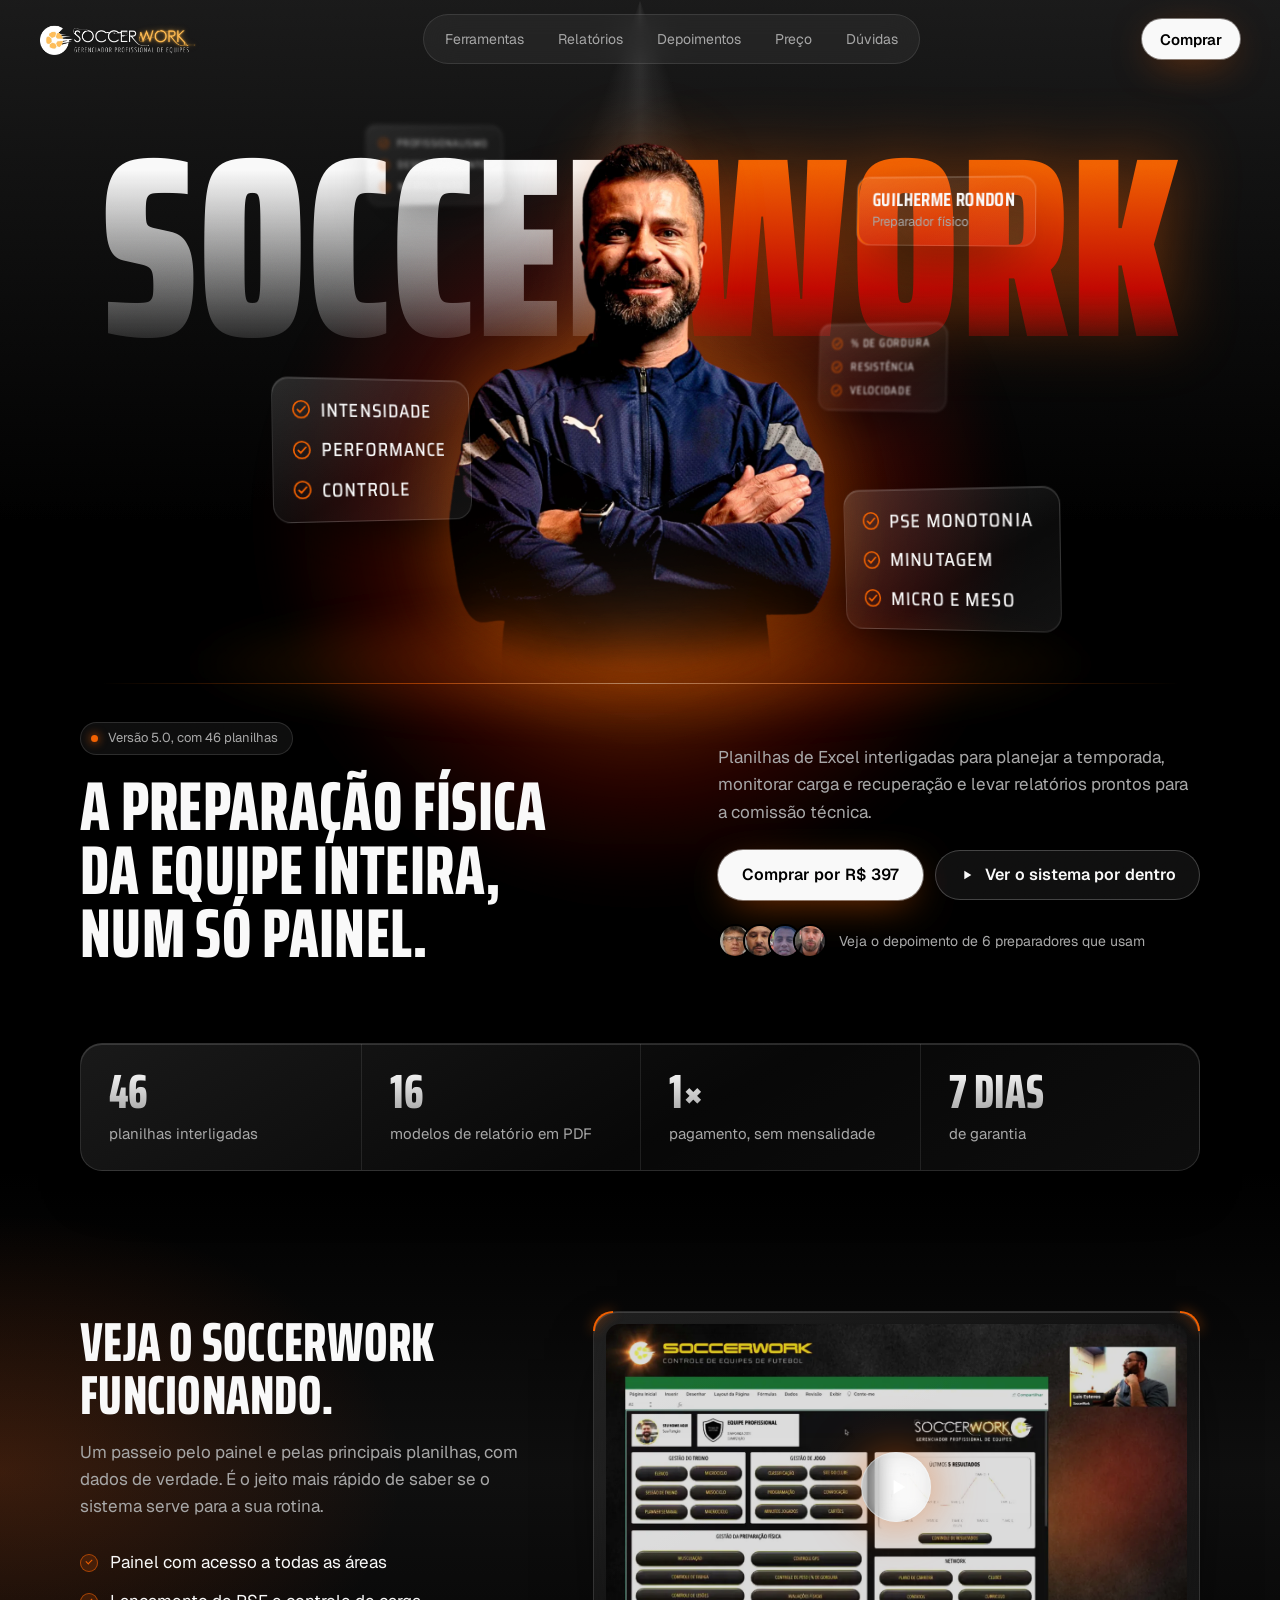
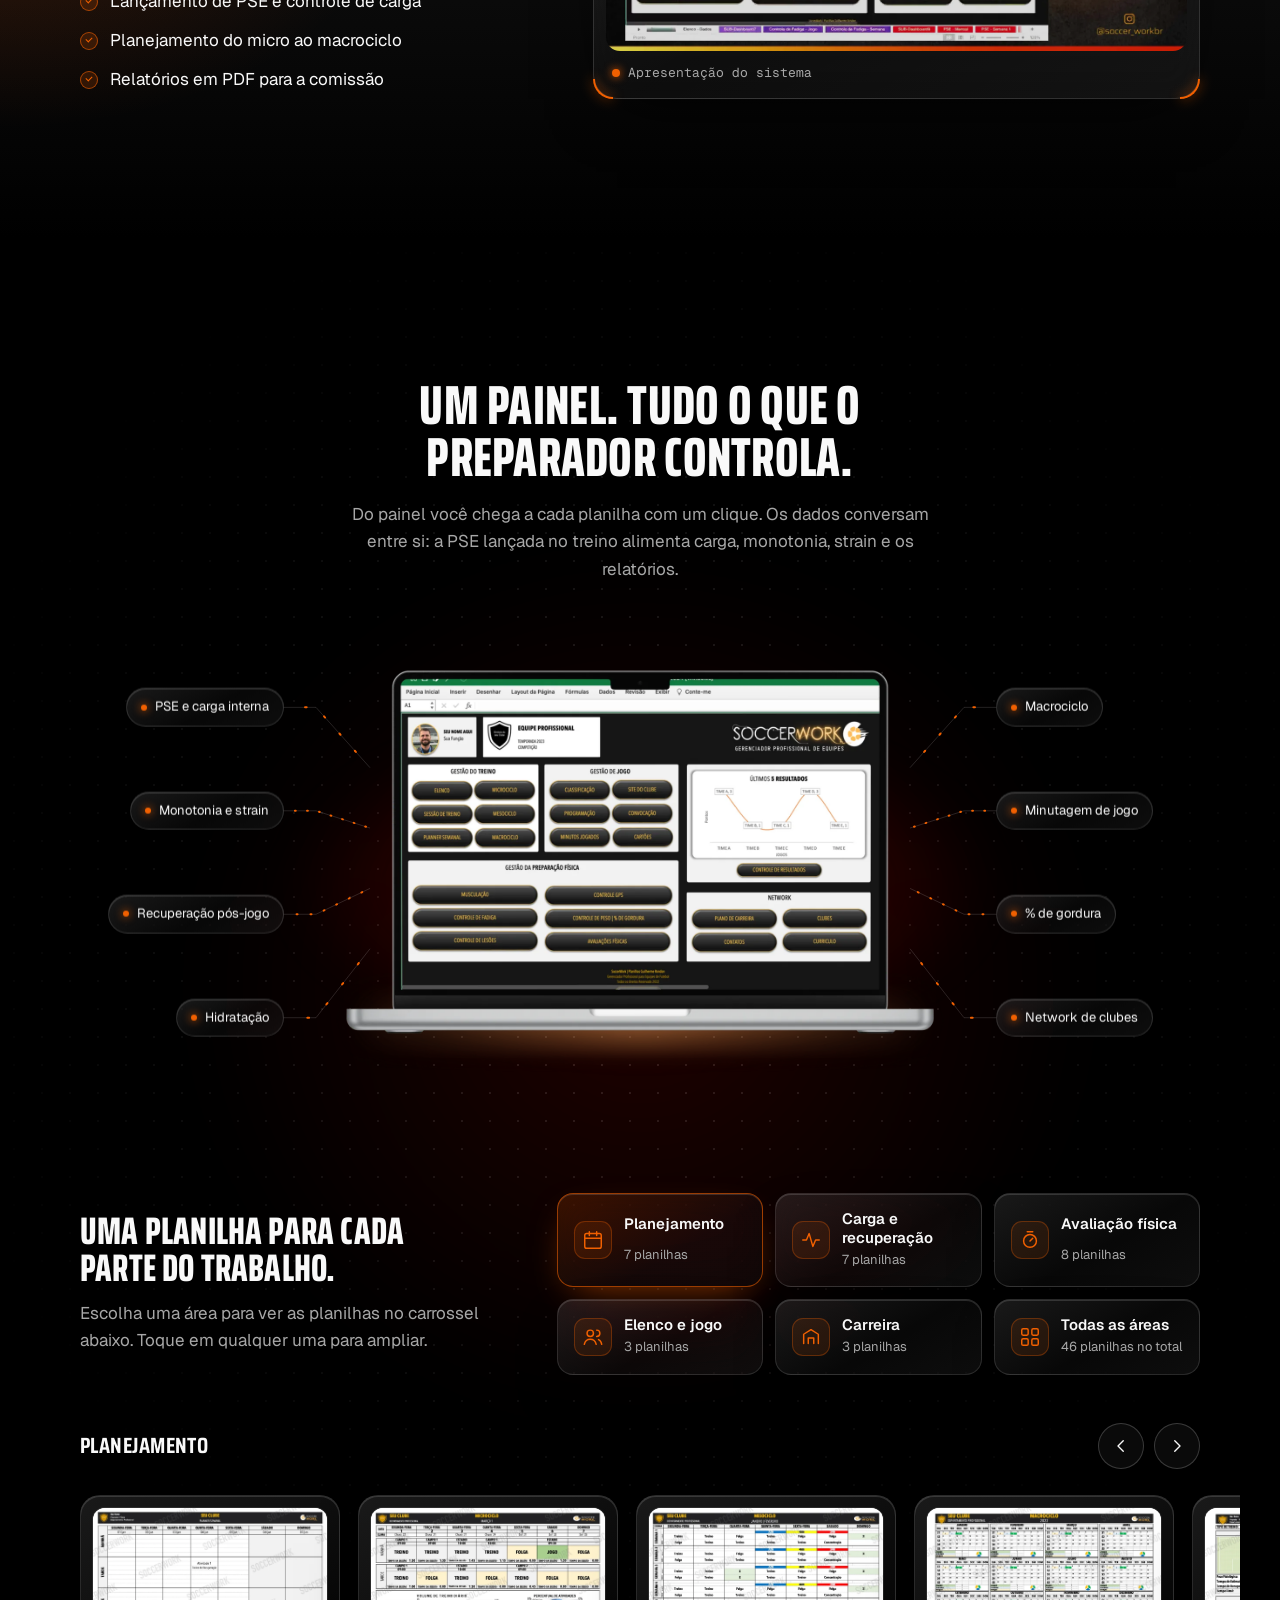
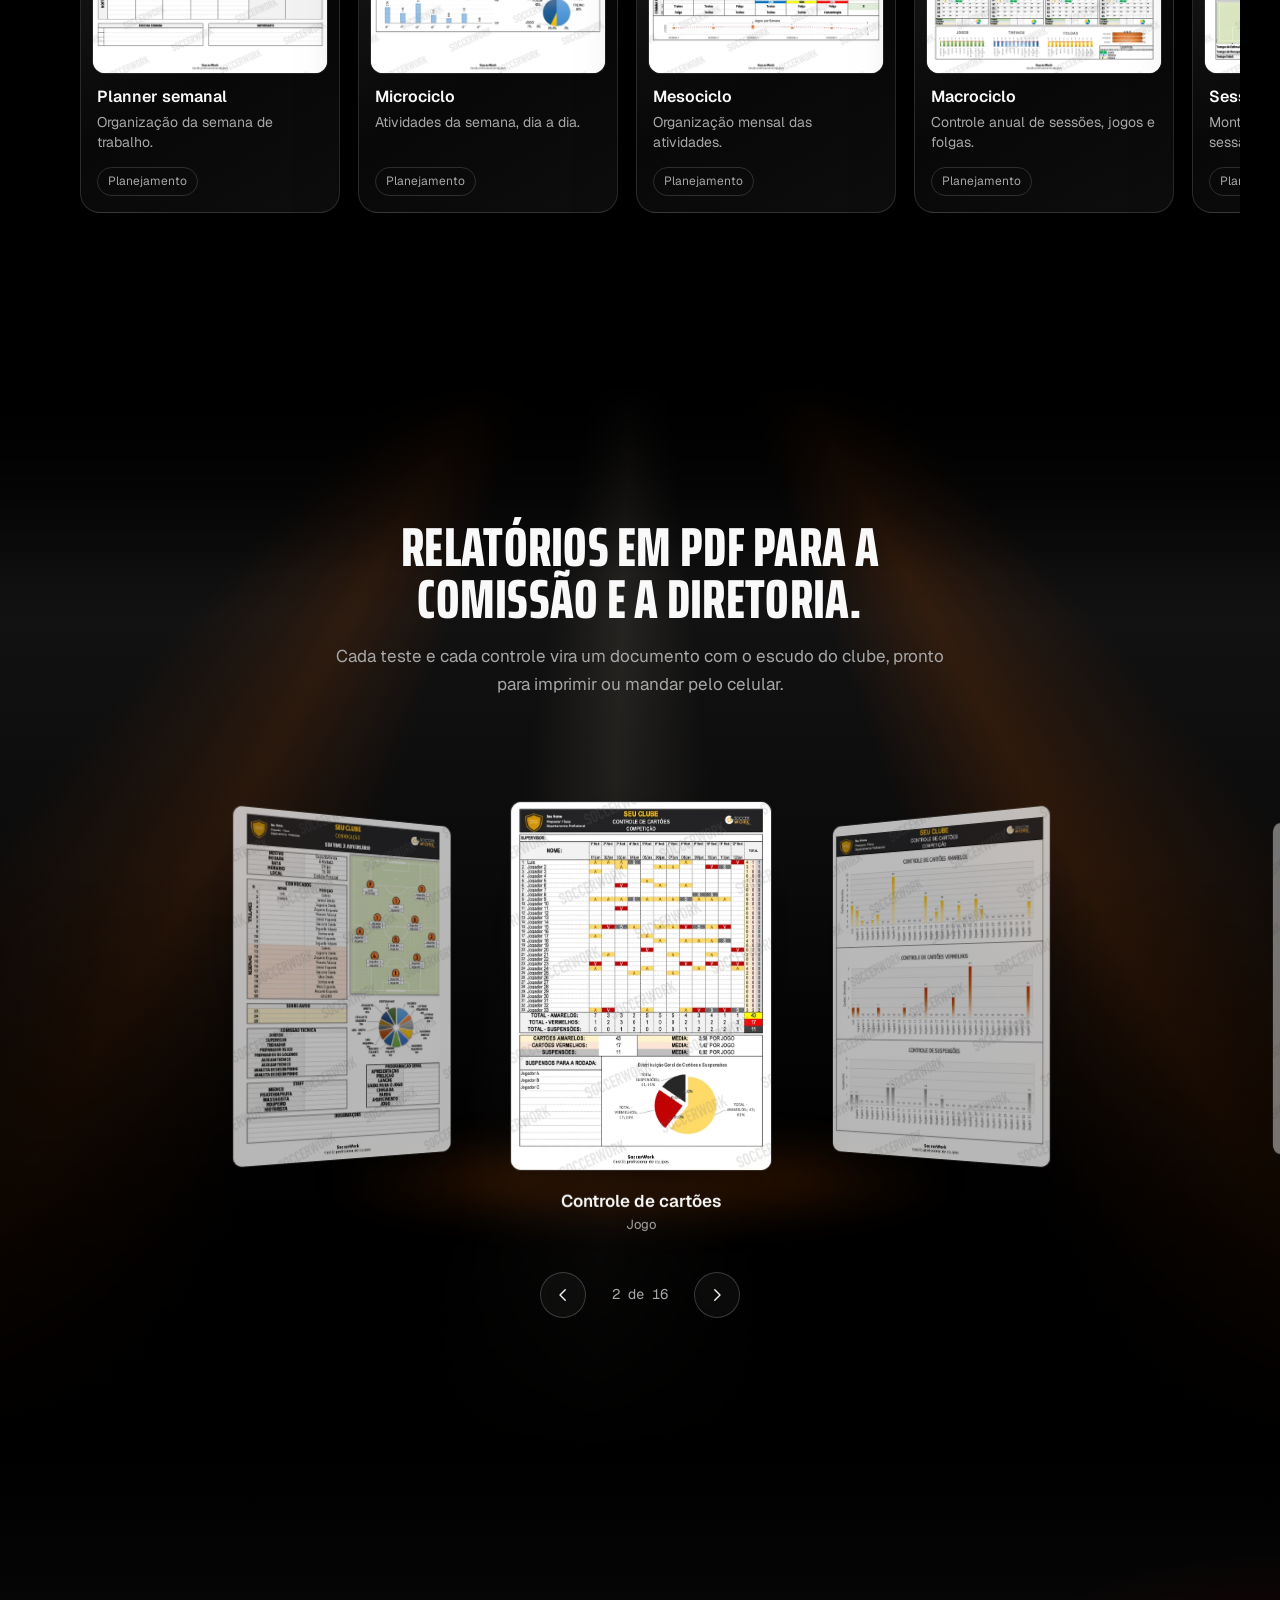
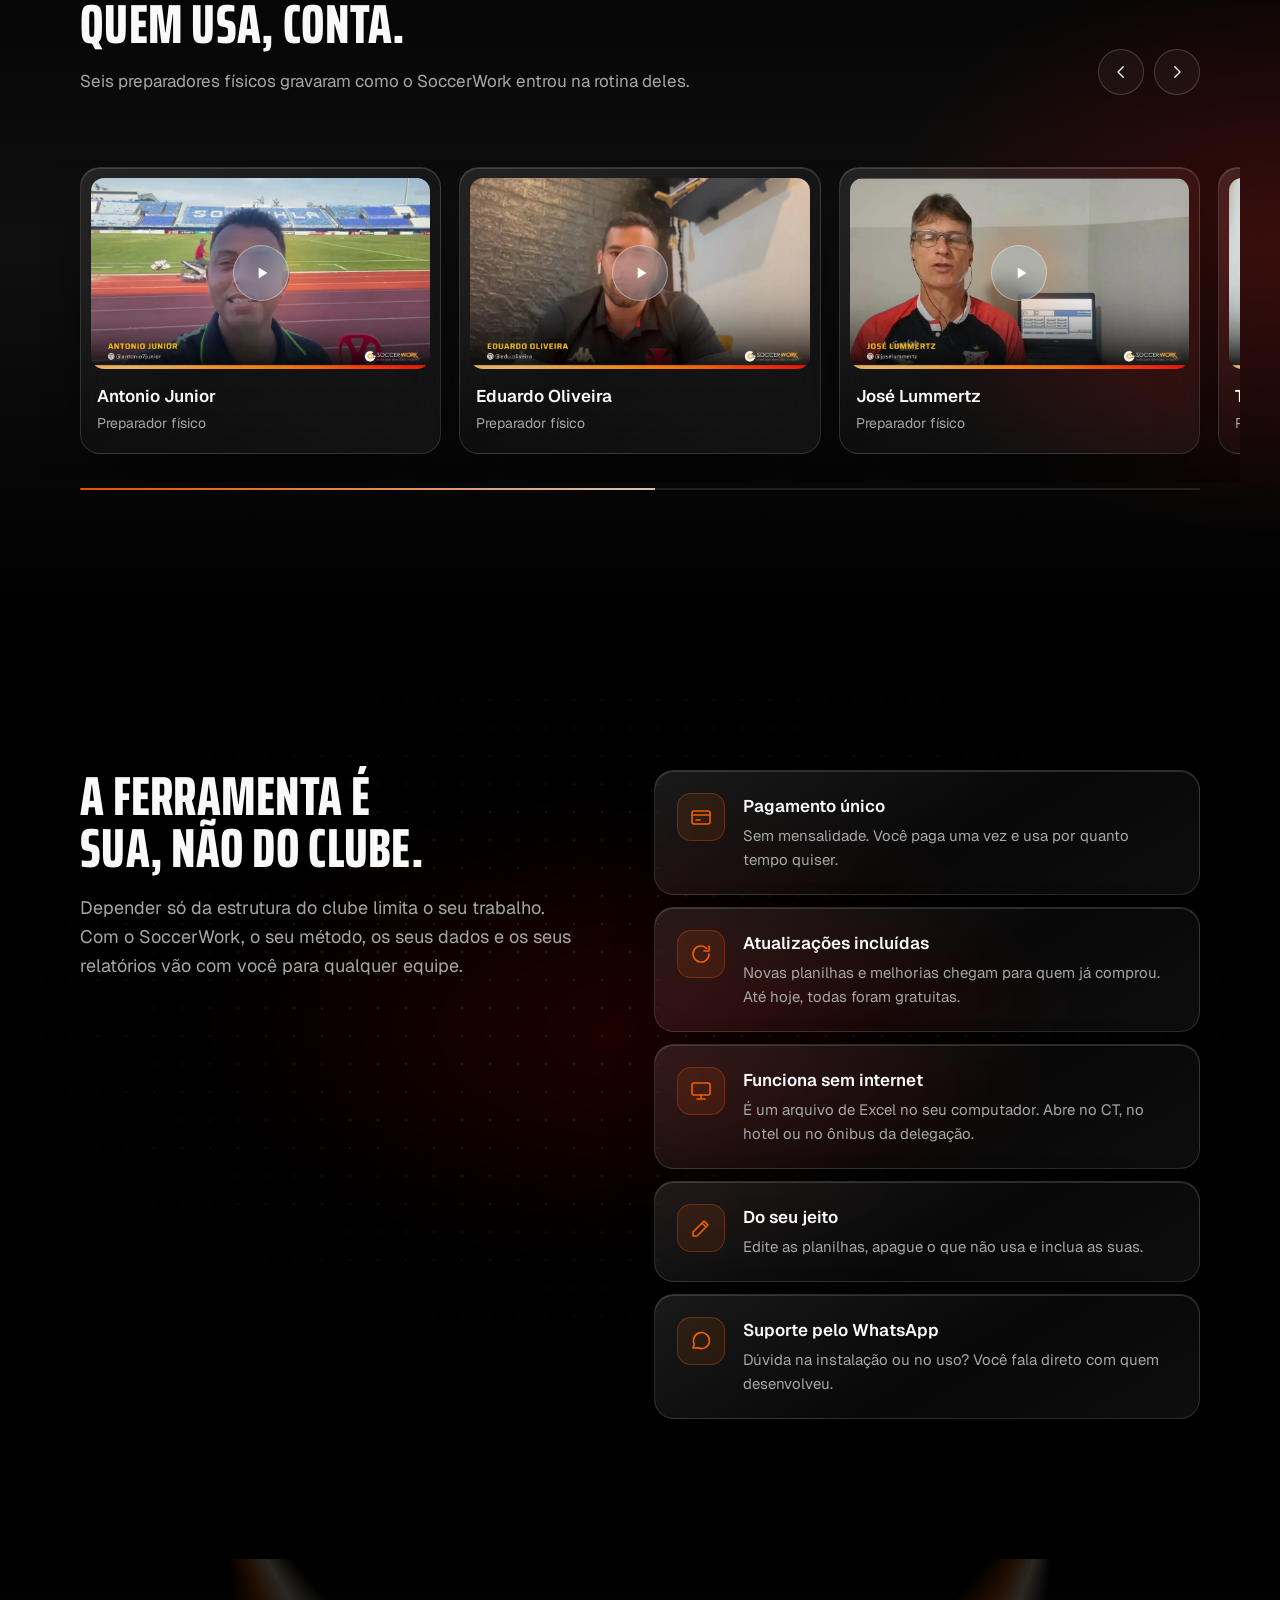
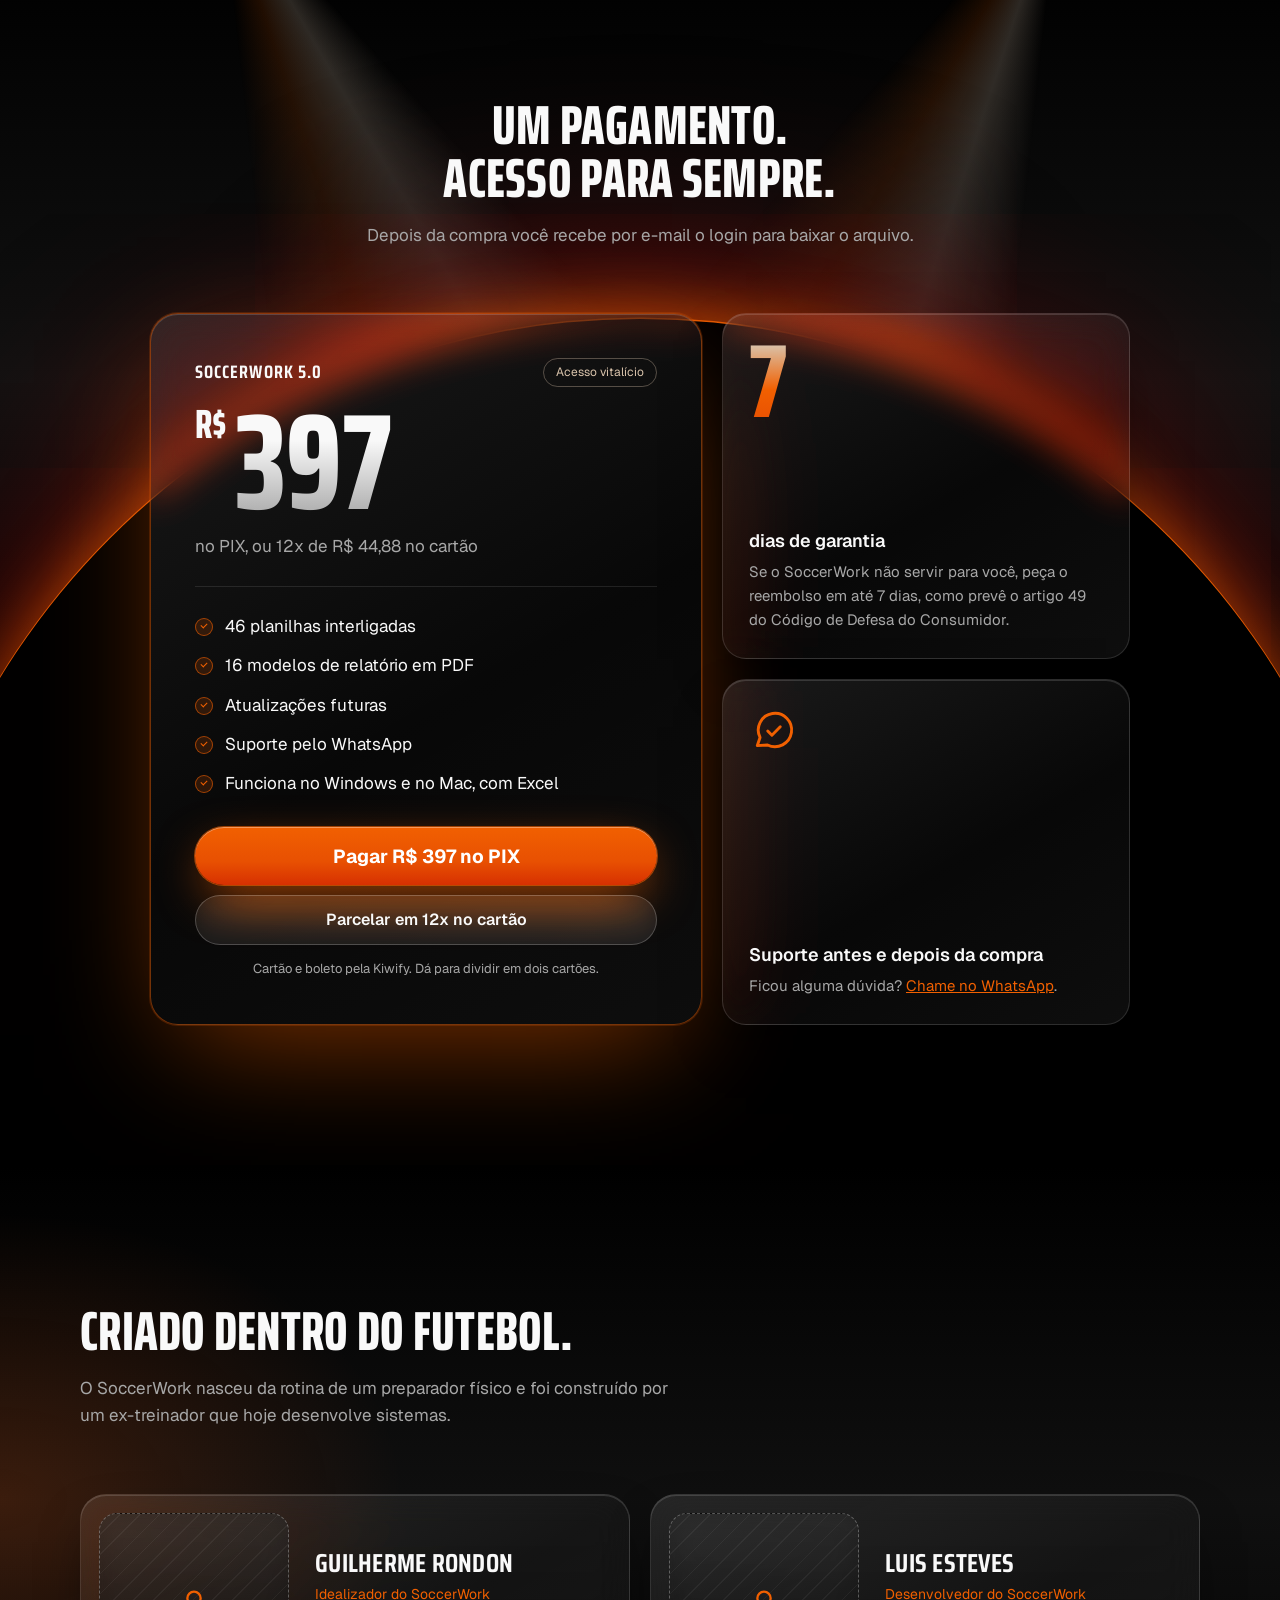
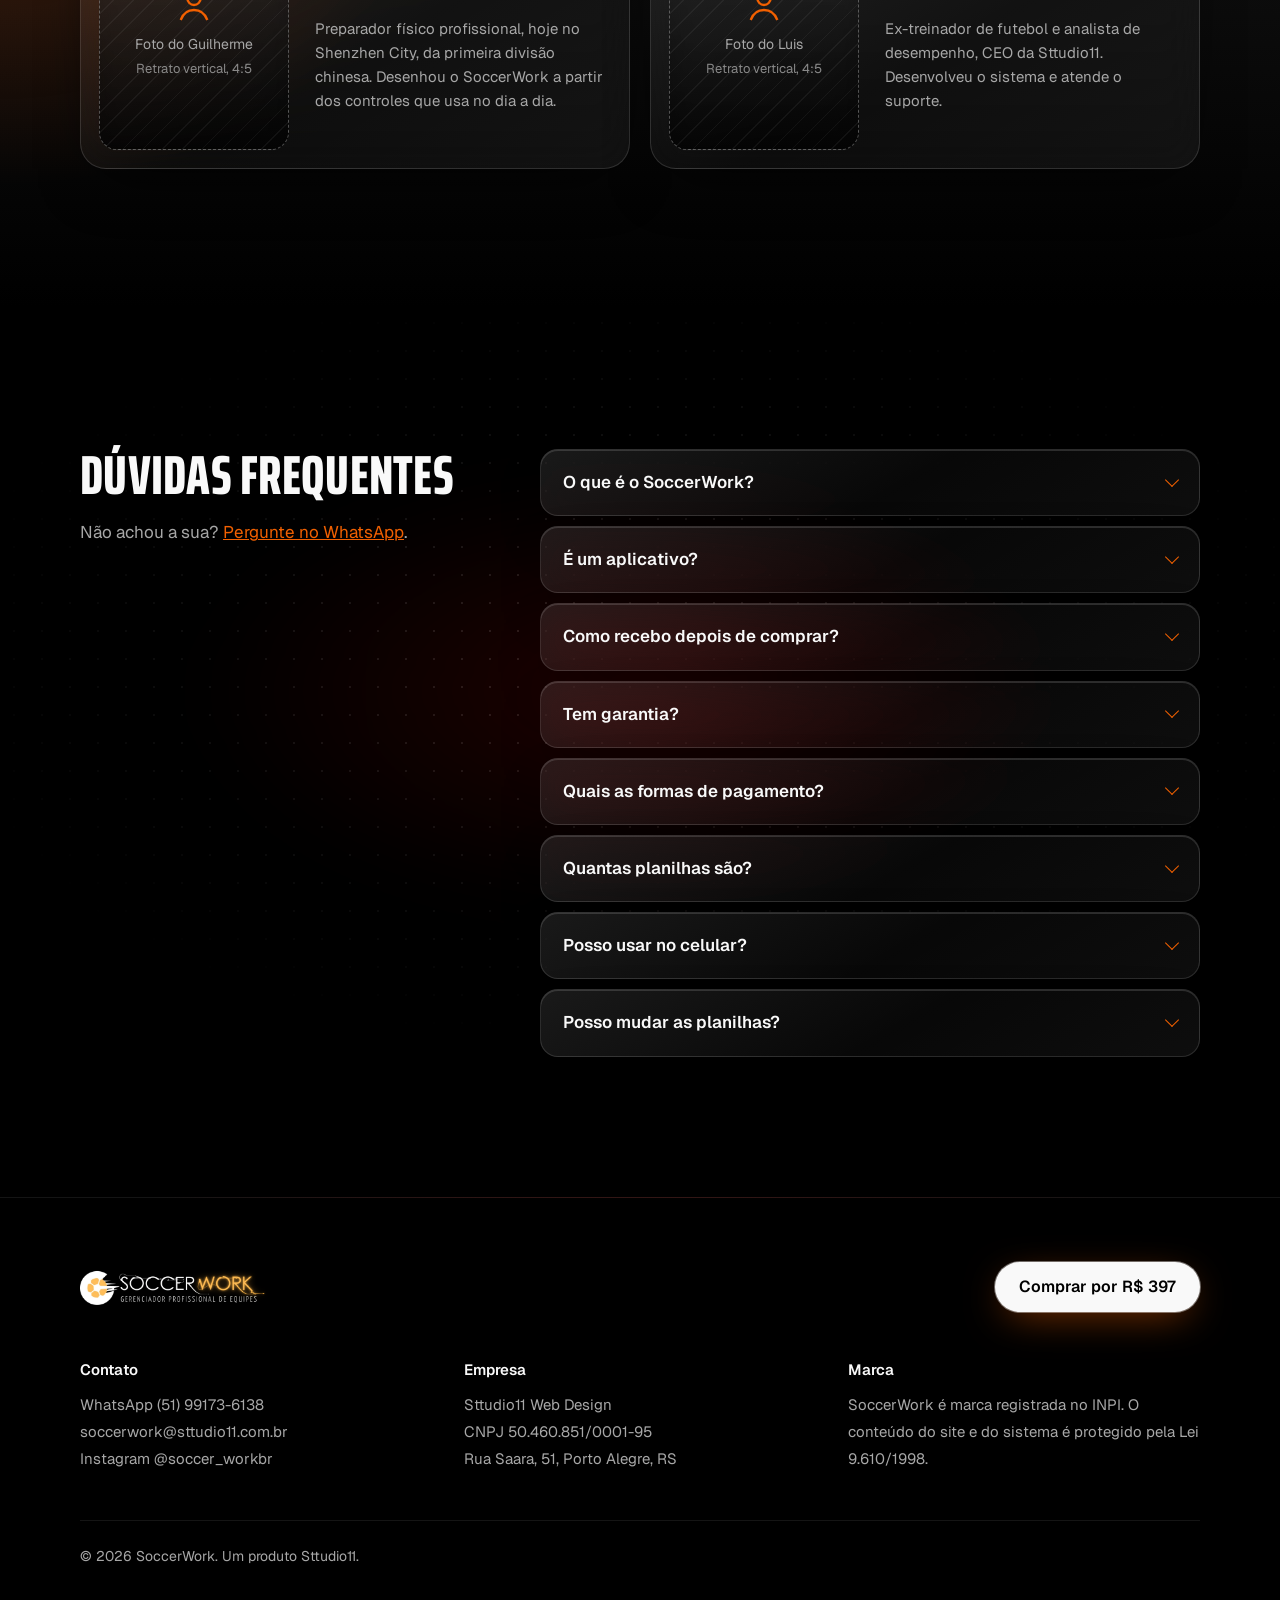
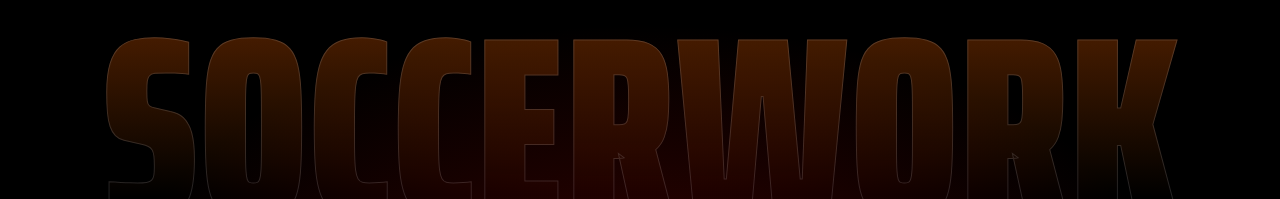
==== commit 48209b7d: "Revisão premium: planilha nos números, fluxo por rolagem, vitrine com lupa e novo PIX - Números dent" ====
--- a/escuro.html
+++ b/escuro.html
@@ -10,7 +10,8 @@
 <meta property="og:image" content="img/og.jpg">
 <meta property="og:type" content="website">
 <meta name="theme-color" content="#000000">
-<link rel="icon" href="img/icone.png">
+<link rel="icon" href="favicon.svg" type="image/svg+xml">
+<link rel="apple-touch-icon" href="img/icones/apple-touch-icon.png">
 <link rel="preconnect" href="https://fonts.googleapis.com">
 <link rel="preconnect" href="https://fonts.gstatic.com" crossorigin>
 <link href="https://fonts.googleapis.com/css2?family=Geist:wght@300..700&family=Geist+Mono:wght@400..600&family=Saira:wdth,wght@50..125,100..900&display=swap" rel="stylesheet">
@@ -507,6 +508,6 @@
   <video controls playsinline preload="none"></video>
 </dialog>
 
-<script src="js/site.js?v=202609302340" defer></script>
+<script src="js/site-escuro.js?v=202610010200" defer></script>
 </body>
 </html>
